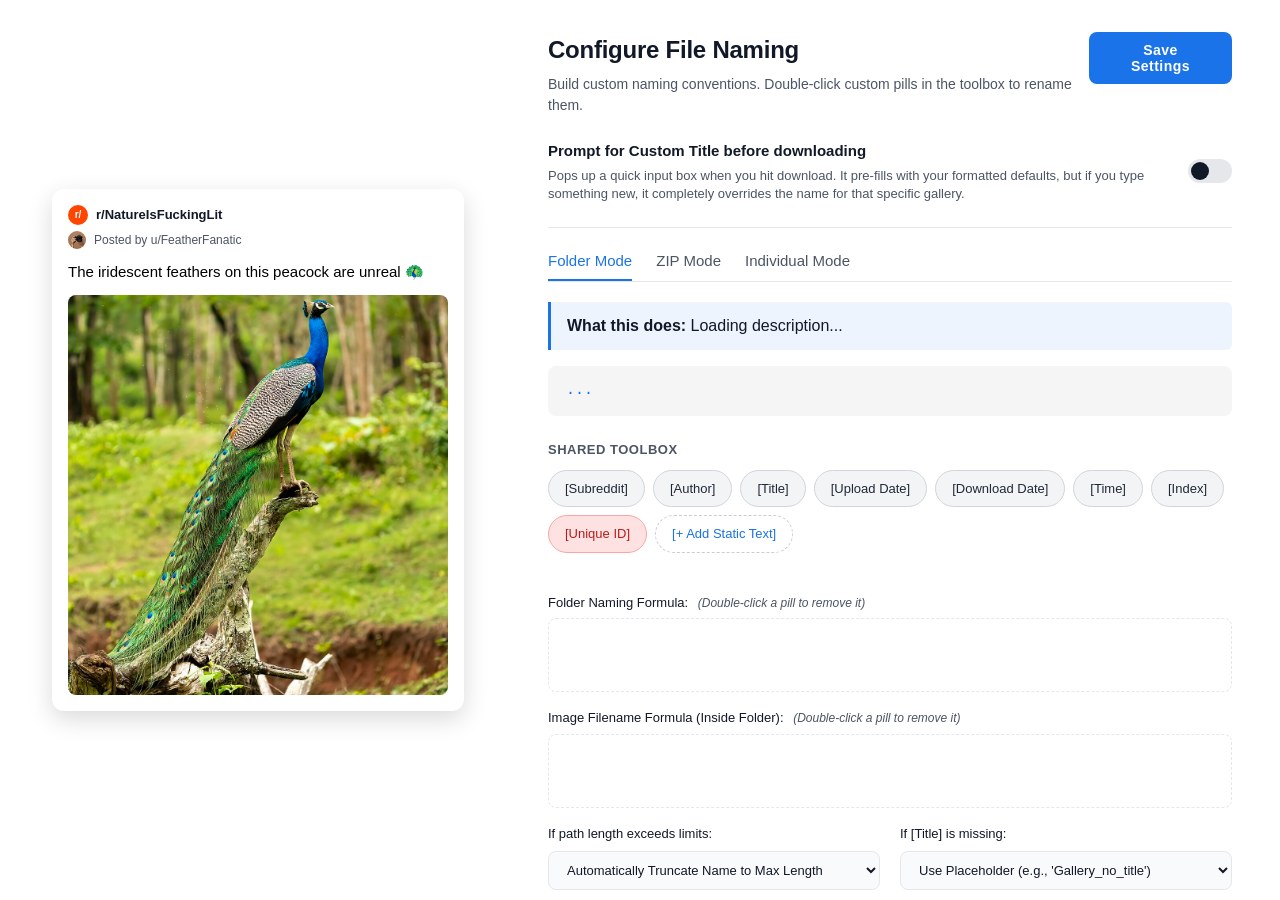
==== options.html @ 74b9f7d6 "beggining to test the updates" ====
<!DOCTYPE html>
<html lang="en">
<head>
    <meta charset="UTF-8">
    <title>Reddit Gallery Downloader - Configuration</title>
    <link rel="stylesheet" href="options.css">
    <script src="Sortable.min.js"></script>
</head>
<body>
    <div id="toast" class="toast">Notification text goes here</div>

    <div class="split-layout">
        <!-- Left Side: Mock Post Context -->
        <div class="left-panel">
            <div class="mock-post-card">
                <div class="mock-header">
                    <div class="community-wrapper">
                        <div class="com-icon-css">r/</div>
                        <span class="mock-sub">r/NatureIsFuckingLit</span>
                    </div>
                    <div class="user-wrapper">
                        <img src="user_dummy.jpg" alt="u/FeatherFanatic" class="user-pic">
                        <span class="mock-author">Posted by u/FeatherFanatic</span>
                    </div>
                </div>
                <div class="mock-title">The iridescent feathers on this peacock are unreal 🦚</div>
                <div class="mock-image">
                    <img src="peacock.jpg" alt="Majestic vertical peacock image">
                </div>
            </div>
        </div>

        <!-- Right Side: Builder Panel -->
        <div class="right-panel">
            <div class="header-row">
                <div>
                    <h1>Configure File Naming</h1>
                    <p>Build custom naming conventions. Double-click custom pills in the toolbox to rename them.</p>
                </div>
                <div class="save-wrapper">
                    <span id="status-msg"></span>
                    <button id="save-configuration-btn" class="action-btn">Save Settings</button>
                </div>
            </div>

            <!-- MOVED TO TOP: Download Behavior Settings -->
            <div class="behavior-settings section">
                <div class="toggle-group">
                    <div class="toggle-text">
                        <label class="toggle-title">Prompt for Custom Title before downloading</label>
                        <span class="toggle-desc">Pops up a quick input box when you hit download. It pre-fills with your formatted defaults, but if you type something new, it completely overrides the name for that specific gallery.</span>
                    </div>
                    <label class="switch">
                        <input type="checkbox" id="prompt-title-toggle">
                        <span class="slider round"></span>
                    </label>
                </div>
            </div>

            <!-- Mode Selector Tabs -->
            <div class="tabs">
                <button class="tab-link active" data-mode="folder">Folder Mode</button>
                <button class="tab-link" data-mode="zip">ZIP Mode</button>
                <button class="tab-link" data-mode="individual">Individual Mode</button>
            </div>

            <!-- HUMAN READABLE DESCRIPTION & LIVE PREVIEW -->
            <div class="live-preview-section">
                <div class="description-box">
                    <strong>What this does:</strong> <span id="preview-description">Loading description...</span>
                </div>
                <div id="live-preview" class="preview-box">...</div>
            </div>

            <!-- Unified Variable Toolbox -->
            <div class="section">
                <h2>Shared Toolbox</h2>
                <div id="toolbox" class="pill-container toolbox-container">
                    <div class="pill" data-type="subreddit">[Subreddit]</div>
                    <div class="pill" data-type="author">[Author]</div>
                    <div class="pill" data-type="title">[Title]</div>
                    <div class="pill" data-type="upload_date">[Upload Date]</div>
                    <div class="pill" data-type="dl_date">[Download Date]</div>
                    <div class="pill" data-type="time">[Time]</div>
                    <div class="pill" data-type="index">[Index]</div>
                    <div class="pill unique-id" data-type="unique_id">[Unique ID]</div>
                    <div id="add-static-text-btn" class="pill custom-text-pill">[+ Add Static Text]</div>
                </div>
            </div>

            <!-- Tab Panels per mode -->
            <div class="panels-container">
                <!-- FOLDER MODE -->
                <div class="panel active" id="panel-folder">
                    <div class="builder-group">
                        <label>Folder Naming Formula: <span class="helper-text">(Double-click a pill to remove it)</span></label>
                        <div id="dropzone-folder-folder" class="pill-container drop-area"></div>
                    </div>
                    <div class="builder-group">
                        <label>Image Filename Formula (Inside Folder): <span class="helper-text">(Double-click a pill to remove it)</span></label>
                        <div id="dropzone-folder-image" class="pill-container drop-area"></div>
                    </div>
                    <div class="fallback-logic">
                        <div class="rule-group">
                            <label>If path length exceeds limits:</label>
                            <select id="truncate-rule-folder">
                                <option value="auto">Automatically Truncate Name to Max Length</option>
                                <option value="prompt">Ask User and Halt Download</option>
                            </select>
                        </div>
                        <div class="rule-group">
                            <label>If [Title] is missing:</label>
                            <select id="missing-title-rule-folder">
                                <option value="placeholder">Use Placeholder (e.g., 'Gallery_no_title')</option>
                                <option value="omit">Omit title pill</option>
                            </select>
                        </div>
                    </div>
                </div>

                <!-- ZIP MODE -->
                <div class="panel" id="panel-zip">
                    <div class="builder-group">
                        <label>ZIP Archive Naming Formula: <span class="helper-text">(Double-click a pill to remove it)</span></label>
                        <div id="dropzone-zip-archive" class="pill-container drop-area"></div>
                    </div>
                    <div class="builder-group">
                        <label>Image Filename Formula (Inside ZIP): <span class="helper-text">(Double-click a pill to remove it)</span></label>
                        <div id="dropzone-zip-image" class="pill-container drop-area"></div>
                    </div>
                    <div class="fallback-logic">
                        <div class="rule-group">
                            <label>If path length exceeds limits:</label>
                            <select id="truncate-rule-zip">
                                <option value="auto">Automatically Truncate ZIP Name to Max Length</option>
                            </select>
                        </div>
                        <div class="rule-group">
                            <label>If [Title] is missing:</label>
                            <select id="missing-title-rule-zip">
                                <option value="placeholder">Use Placeholder for Archive Title</option>
                                <option value="omit">Omit title pill</option>
                            </select>
                        </div>
                    </div>
                </div>

                <!-- INDIVIDUAL MODE -->
                <div class="panel" id="panel-individual">
                    <div class="builder-group">
                        <label>Image Filename Naming Formula: <span class="helper-text">(Double-click a pill to remove it)</span></label>
                        <div id="dropzone-individual" class="pill-container drop-area"></div>
                    </div>
                    <div class="fallback-logic">
                        <div class="rule-group">
                            <label>If filename exceeds limits:</label>
                            <select id="truncate-rule-individual">
                                <option value="auto">Automatically Truncate Image Name to Max Length</option>
                            </select>
                        </div>
                        <div class="rule-group">
                            <label>If [Title] is missing:</label>
                            <select id="missing-title-rule-individual">
                                <option value="placeholder">Use Placeholder for Filename Title</option>
                                <option value="omit">Omit title pill</option>
                            </select>
                        </div>
                    </div>
                </div>
            </div>

            <!-- Global Formatting -->
            <div class="format-settings">
                <div class="setting-group">
                    <label>Word Separator</label>
                    <select id="separator-select">
                        <option value="underscore">Underscore ( _ )</option>
                        <option value="dash">Dash ( - )</option>
                        <option value="space">Space (   )</option>
                        <option value="none">None (Merged)</option>
                    </select>
                </div>
                <div class="setting-group">
                    <label>Date Format</label>
                    <select id="date-format-select">
                        <option value="iso">YYYY-MM-DD (Standard)</option>
                        <option value="us">MM-DD-YYYY (US)</option>
                        <option value="uk">DD-MM-YYYY (UK/Euro)</option>
                    </select>
                </div>
                <div class="setting-group">
                    <label>Time Format</label>
                    <select id="time-format-select">
                        <option value="24h">24-Hour (14:30:00)</option>
                        <option value="12h">12-Hour (02:30 PM)</option>
                    </select>
                </div>
                <div class="setting-group">
                    <label>ID Format</label>
                    <select id="id-format-select">
                        <option value="hex">Hexcode (e.g., a1b2c3)</option>
                        <option value="numeric">Numeric (e.g., 987654)</option>
                    </select>
                </div>
            </div>

        </div>
    </div>
    <script src="options.js"></script>
</body>
</html>
---- options.css ----
:root {
    /* Pure Unified Light Mode */
    --bg-color: #ffffff;
    --text-primary: #111827; /* Near black for pure contrast */
    --text-secondary: #4b5563; 
    --border-color: #e5e7eb;
    
    --google-blue: #1a73e8;
    --google-blue-hover: #174ea6;
    --google-green: #188038;
    --reddit-orange: #ff4500;
    
    --pill-bg: #f3f4f6;
    --pill-text: #1f2937;
    --pill-border: #d1d5db;
    --pill-hover-bg: #e5e7eb;
    
    --pill-id-bg: #fee2e2;
    --pill-id-text: #b91c1c;
    --pill-id-border: #fca5a5;

    --input-bg: #f9fafb;
}

@media (prefers-color-scheme: dark) {
    :root {
        /* Absolute Black & Max Readability Dark Mode */
        --bg-color: #000000;
        --text-primary: #ffffff; /* Pure white for maximum readability */
        --text-secondary: #a1a1aa; /* Bright silver for secondary text */
        --border-color: #27272A;
        
        --google-blue: #8ab4f8;
        --google-blue-hover: #aecbfa;
        --google-green: #81c995;
        
        --pill-bg: #1f2937;
        --pill-text: #ffffff;
        --pill-border: #374151;
        --pill-hover-bg: #374151;
        
        --pill-id-bg: #451a1a;
        --pill-id-text: #fca5a5;
        --pill-id-border: #7f1d1d;

        --input-bg: #111111; /* Very subtle grey for input fields to fix the dropdown bug */
    }
}

body {
    background-color: var(--bg-color);
    color: var(--text-primary);
    /* Upgraded to Native System Fonts for maximum crispness */
    font-family: -apple-system, BlinkMacSystemFont, "Segoe UI", Roboto, Helvetica, Arial, sans-serif;
    margin: 0;
    padding: 0;
    line-height: 1.5;
    -webkit-font-smoothing: antialiased;
    -moz-osx-font-smoothing: grayscale;
    overflow: hidden; 
}

h1 { font-size: 24px; font-weight: 600; margin: 0 0 6px 0; color: var(--text-primary); letter-spacing: -0.01em;}
p { color: var(--text-secondary); margin: 0; font-size: 14px; }
h2 { font-size: 13px; text-transform: uppercase; letter-spacing: 0.5px; color: var(--text-secondary); margin: 0 0 10px 0; font-weight: 600; }

.section { margin-bottom: 20px; }

* { -ms-overflow-style: none; scrollbar-width: none; }
*::-webkit-scrollbar { display: none; }

.split-layout { display: flex; width: 100%; height: 100vh; overflow: hidden; }

.left-panel {
    flex: 0 0 420px;
    background-color: var(--bg-color); 
    border: none; 
    padding: 32px 32px 32px 48px;
    display: flex; justify-content: center; align-items: center;
}

.right-panel {
    flex: 1; display: flex; flex-direction: column; padding: 32px 48px;
    background-color: var(--bg-color);
}

.header-row { display: flex; justify-content: space-between; align-items: flex-start; margin-bottom: 24px; }
.save-wrapper { display: flex; align-items: center; gap: 16px; }
#status-msg { font-size: 14px; font-weight: 500; color: var(--google-green); }

.mock-post-card {
    width: 100%; max-width: 380px;
    background-color: #ffffff !important; 
    color: #000000 !important; 
    border: none; 
    border-radius: 12px; 
    padding: 16px;
    box-shadow: 0 8px 24px rgba(0,0,0,0.15); 
}

.mock-header { margin-bottom: 12px; }
.community-wrapper, .user-wrapper { display: flex; align-items: center; gap: 8px; margin-bottom: 6px; }
.com-icon-css { width: 20px; height: 20px; border-radius: 50%; background-color: var(--reddit-orange); color: white; font-size: 10px; font-weight: bold; display: flex; align-items: center; justify-content: center; flex-shrink: 0; }
.user-pic { width: 18px; height: 18px; border-radius: 50%; object-fit: cover; flex-shrink: 0; }
.mock-sub { font-weight: 600; color: #111827; font-size: 13px; }
.mock-author { font-size: 12px; color: #4b5563; }
.mock-title { font-size: 15px; font-weight: 500; margin-bottom: 12px; color: #000000; }
.mock-image img { width: 100%; border-radius: 8px; display: block; max-height: 400px; object-fit: cover;}

.tabs { display: flex; gap: 24px; margin-bottom: 20px; border-bottom: 1px solid var(--border-color); }
.tab-link {
    background: transparent; color: var(--text-secondary); border: none; padding: 0 0 10px 0;
    font-size: 15px; font-weight: 500; cursor: pointer; border-bottom: 2px solid transparent; transition: all 0.2s;
}
.tab-link:hover { color: var(--text-primary); }
.tab-link.active { color: var(--google-blue); border-bottom: 2px solid var(--google-blue); }

.panel { display: none; }
.panel.active { display: block; }

.live-preview-section { margin-bottom: 24px; background-color: transparent; }
.description-box { 
    background-color: rgba(26, 115, 232, 0.08); 
    border-left: 3px solid var(--google-blue);
    padding: 12px 16px;
    border-radius: 0 6px 6px 0;
    margin-bottom: 16px;
}
.preview-description { font-size: 14px; color: var(--text-primary); margin: 0; line-height: 1.5; }
.preview-description strong { color: var(--google-blue); font-weight: 600;}

.preview-box { 
    font-size: 15px; padding: 14px 18px; 
    background-color: rgba(128, 128, 128, 0.08); 
    border-radius: 8px; word-break: break-all; 
    font-family: 'SFMono-Regular', Consolas, 'Liberation Mono', Menlo, monospace; 
    color: var(--google-blue); 
    line-height: 1.5;
}

.builder-group { margin-bottom: 16px; }
.builder-group label { display: block; font-size: 13px; color: var(--text-primary); margin-bottom: 6px; font-weight: 500; }
.helper-text { font-size: 12px; color: var(--text-secondary); font-weight: 400; font-style: italic; margin-left: 6px;}

.pill-container { display: flex; flex-wrap: wrap; gap: 8px; padding: 12px; border-radius: 8px; min-height: 48px; }
.toolbox-container { background-color: transparent; padding: 0; margin-bottom: 20px;}
.drop-area { background-color: transparent; border: 1px dashed var(--border-color); }

.pill { 
    background-color: var(--pill-bg); color: var(--pill-text); padding: 8px 16px; border-radius: 20px; 
    cursor: grab; user-select: none; font-weight: 500; font-size: 13px; border: 1px solid var(--pill-border); transition: background-color 0.2s;
}
.pill:active { cursor: grabbing; }
.pill:hover { background-color: var(--pill-hover-bg); }
.pill.unique-id { background-color: var(--pill-id-bg); color: var(--pill-id-text); border-color: var(--pill-id-border); }

.pill.custom-text-pill { background-color: transparent; color: var(--google-blue); border: 1px dashed rgba(128,128,128,0.4); cursor: pointer; }
.pill.user-typed-text { background-color: transparent; color: var(--google-blue); border: 1px solid var(--border-color); }

.pill-input { background-color: transparent; color: var(--google-blue); border: none; font-size: 13px; font-weight: 500; padding: 0; margin: 0; outline: none; width: auto; min-width: 40px; }

.fallback-logic { display: flex; gap: 20px; margin-top: 16px; }
.format-settings { display: flex; gap: 20px; margin-top: 24px; padding-top: 24px; border-top: 1px solid rgba(128,128,128,0.2);}

.setting-group, .rule-group { flex: 1; }
.setting-group label, .rule-group label { display: block; font-size: 13px; font-weight: 500; color: var(--text-primary); margin-bottom: 8px; }

/* FIXED DROPDOWN STYLING */
select { 
    width: 100%; padding: 10px 14px; border-radius: 8px; border: 1px solid var(--border-color); 
    background-color: var(--input-bg); /* Forces a solid background */
    color: var(--text-primary); 
    font-size: 13px; font-weight: 500; outline: none; cursor: pointer;
    font-family: inherit;
}
select:focus { border-color: var(--google-blue); }

/* Forces the dropdown options menu to have correct contrast on Windows */
option {
    background-color: var(--bg-color);
    color: var(--text-primary);
    font-weight: 500;
}

.toast {
    position: fixed; top: 24px; left: 50%; transform: translateX(-50%) translateY(-20px);
    background-color: var(--text-primary); color: var(--bg-color); padding: 12px 24px;
    border-radius: 8px; font-size: 14px; font-weight: 500; box-shadow: 0 8px 24px rgba(0,0,0,0.2);
    z-index: 9999; opacity: 0; pointer-events: none; transition: all 0.3s ease;
}
.toast.show { opacity: 1; transform: translateX(-50%) translateY(0); }

.action-btn { 
    background-color: var(--google-blue); color: #ffffff; border: none; 
    padding: 10px 28px; font-size: 14px; font-weight: 600; letter-spacing: 0.5px;
    border-radius: 8px; cursor: pointer; transition: background-color 0.2s; 
}
.action-btn:hover { background-color: var(--google-blue-hover); }

@media (prefers-color-scheme: dark) {
    .action-btn { color: #000000; background-color: var(--google-blue); } 
    .action-btn:hover { background-color: var(--google-blue-hover); }
}

/* --- TOGGLE SWITCH STYLING --- */
/* --- TOGGLE SWITCH STYLING --- */
.behavior-settings {
    margin-top: 0;
    padding-top: 0;
    margin-bottom: 24px;
    padding-bottom: 24px;
    border-bottom: 1px solid var(--border-color);
}

.toggle-group {
    display: flex;
    justify-content: space-between;
    align-items: center;
    gap: 24px;
}

.toggle-text {
    display: flex;
    flex-direction: column;
}

.toggle-title {
    font-size: 15px;
    font-weight: 600;
    color: var(--text-primary);
    margin-bottom: 4px;
}

.toggle-desc {
    font-size: 13px;
    color: var(--text-secondary);
    line-height: 1.4;
}

.switch {
    position: relative;
    display: inline-block;
    width: 44px;
    height: 24px;
    flex-shrink: 0;
}

.switch input { opacity: 0; width: 0; height: 0; }

.slider {
    position: absolute; cursor: pointer; top: 0; left: 0; right: 0; bottom: 0;
    background-color: var(--border-color); transition: .3s;
}

.slider:before {
    position: absolute; content: ""; height: 18px; width: 18px; left: 3px; bottom: 3px;
    background-color: var(--text-primary); transition: .3s;
}

input:checked + .slider { background-color: var(--google-blue); }
input:checked + .slider:before { transform: translateX(20px); background-color: #ffffff; }

.slider.round { border-radius: 24px; }
.slider.round:before { border-radius: 50%; }
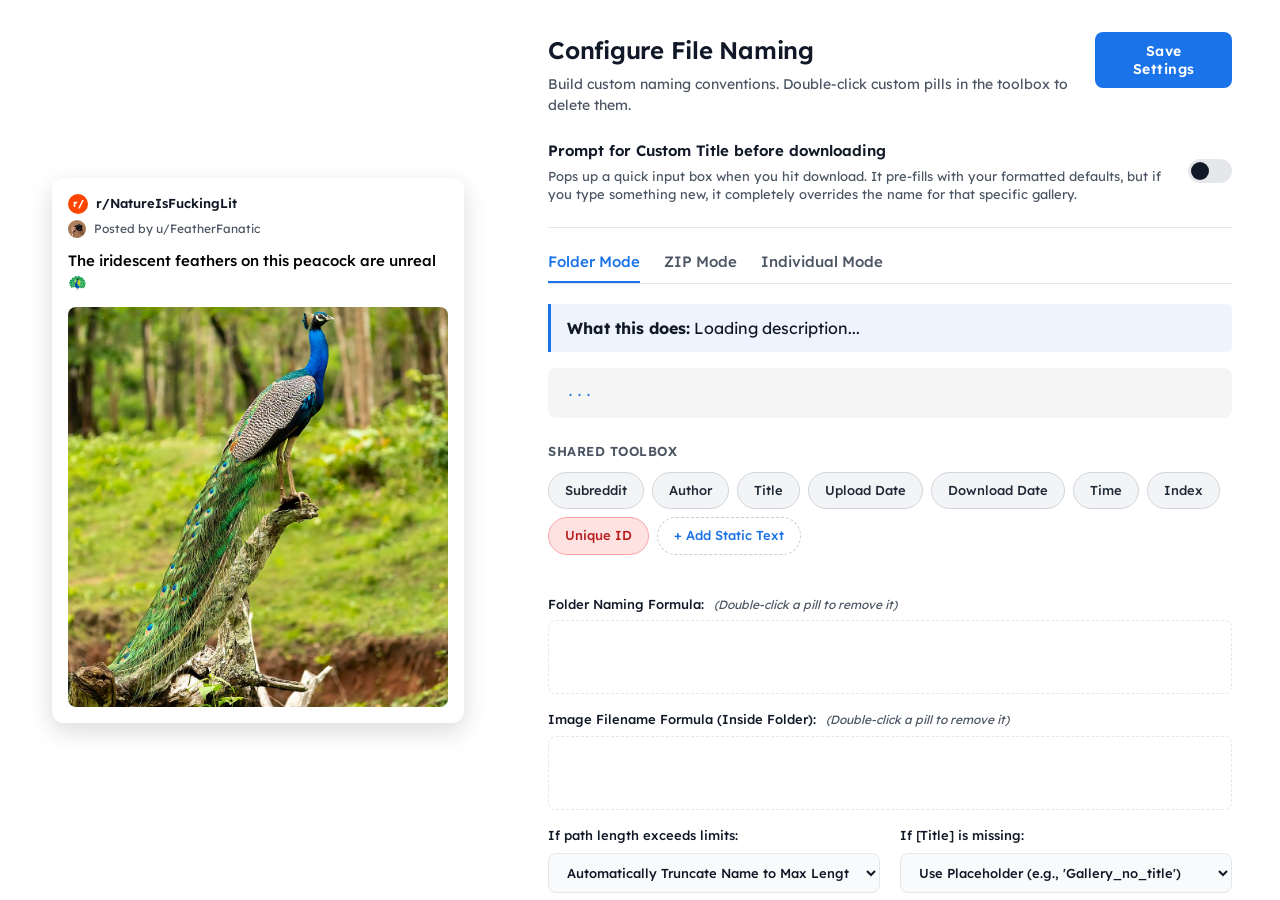
==== commit 2d43a66b: "sending beta for testing" ====
--- a/options.html
+++ b/options.html
@@ -3,6 +3,9 @@
 <head>
     <meta charset="UTF-8">
     <title>Reddit Gallery Downloader - Configuration</title>
+    <link rel="preconnect" href="https://fonts.googleapis.com">
+    <link rel="preconnect" href="https://fonts.gstatic.com" crossorigin>
+    <link href="https://fonts.googleapis.com/css2?family=Lexend+Deca:wght@400;500;600&display=swap" rel="stylesheet">
     <link rel="stylesheet" href="options.css">
     <script src="Sortable.min.js"></script>
 </head>
@@ -35,7 +38,7 @@
             <div class="header-row">
                 <div>
                     <h1>Configure File Naming</h1>
-                    <p>Build custom naming conventions. Double-click custom pills in the toolbox to rename them.</p>
+                    <p>Build custom naming conventions. Double-click custom pills in the toolbox to delete them.</p>
                 </div>
                 <div class="save-wrapper">
                     <span id="status-msg"></span>
@@ -43,7 +46,7 @@
                 </div>
             </div>
 
-            <!-- MOVED TO TOP: Download Behavior Settings -->
+            <!-- Download Behavior Settings -->
             <div class="behavior-settings section">
                 <div class="toggle-group">
                     <div class="toggle-text">
@@ -76,15 +79,15 @@
             <div class="section">
                 <h2>Shared Toolbox</h2>
                 <div id="toolbox" class="pill-container toolbox-container">
-                    <div class="pill" data-type="subreddit">[Subreddit]</div>
-                    <div class="pill" data-type="author">[Author]</div>
-                    <div class="pill" data-type="title">[Title]</div>
-                    <div class="pill" data-type="upload_date">[Upload Date]</div>
-                    <div class="pill" data-type="dl_date">[Download Date]</div>
-                    <div class="pill" data-type="time">[Time]</div>
-                    <div class="pill" data-type="index">[Index]</div>
-                    <div class="pill unique-id" data-type="unique_id">[Unique ID]</div>
-                    <div id="add-static-text-btn" class="pill custom-text-pill">[+ Add Static Text]</div>
+                    <div class="pill" data-type="subreddit">Subreddit</div>
+                    <div class="pill" data-type="author">Author</div>
+                    <div class="pill" data-type="title">Title</div>
+                    <div class="pill" data-type="upload_date">Upload Date</div>
+                    <div class="pill" data-type="dl_date">Download Date</div>
+                    <div class="pill" data-type="time">Time</div>
+                    <div class="pill" data-type="index">Index</div>
+                    <div class="pill unique-id" data-type="unique_id">Unique ID</div>
+                    <div id="add-static-text-btn" class="pill custom-text-pill">+ Add Static Text</div>
                 </div>
             </div>
 
@@ -133,6 +136,7 @@
                             <label>If path length exceeds limits:</label>
                             <select id="truncate-rule-zip">
                                 <option value="auto">Automatically Truncate ZIP Name to Max Length</option>
+                                <option value="prompt">Ask User and Halt Download</option>
                             </select>
                         </div>
                         <div class="rule-group">
@@ -156,6 +160,7 @@
                             <label>If filename exceeds limits:</label>
                             <select id="truncate-rule-individual">
                                 <option value="auto">Automatically Truncate Image Name to Max Length</option>
+                                <option value="prompt">Ask User and Halt Download</option>
                             </select>
                         </div>
                         <div class="rule-group">
@@ -172,20 +177,49 @@
             <!-- Global Formatting -->
             <div class="format-settings">
                 <div class="setting-group">
-                    <label>Word Separator</label>
-                    <select id="separator-select">
+                    <label>Folder Separator</label>
+                    <select id="folder-separator-select">
+                        <option value="space">Space (   )</option>
                         <option value="underscore">Underscore ( _ )</option>
                         <option value="dash">Dash ( - )</option>
+                        <option value="none">None (Merged)</option>
+                    </select>
+                </div>
+                <div class="setting-group">
+                    <label>File Separator</label>
+                    <select id="file-separator-select">
+                        <option value="space">Space (   )</option>
+                        <option value="underscore">Underscore ( _ )</option>
+                        <option value="dash">Dash ( - )</option>
+                        <option value="none">None (Merged)</option>
+                    </select>
+                </div>
+                <div class="setting-group">
+                    <label>Index Format</label>
+                    <select id="index-format-select">
+                        <option value="standard">01 (Standard)</option>
+                        <option value="parentheses">(01) (Parentheses)</option>
+                        <option value="brackets">[01] (Brackets)</option>
+                    </select>
+                </div>
+                <div class="setting-group">
+                    <label>Date Format</label>
+                    <select id="date-format-select">
+                        <option value="yyyy-mm-dd">YYYY MM DD</option>
+                        <option value="dd-mm-yyyy">DD MM YYYY</option>
+                        <option value="dd-mm-yy">DD MM YY</option>
+                        <option value="mm-dd-yyyy">MM DD YYYY</option>
+                        <option value="mm-dd-yy">MM DD YY</option>
+                    </select>
+                </div>
+                <div class="setting-group">
+                    <label>Date Separator</label>
+                    <select id="date-separator-select">
+                        <option value="dash">Dash ( - )</option>
+                        <option value="underscore">Underscore ( _ )</option>
+                        <option value="dot">Dot ( . )</option>
                         <option value="space">Space (   )</option>
                         <option value="none">None (Merged)</option>
-                    </select>
-                </div>
-                <div class="setting-group">
-                    <label>Date Format</label>
-                    <select id="date-format-select">
-                        <option value="iso">YYYY-MM-DD (Standard)</option>
-                        <option value="us">MM-DD-YYYY (US)</option>
-                        <option value="uk">DD-MM-YYYY (UK/Euro)</option>
                     </select>
                 </div>
                 <div class="setting-group">
--- a/options.css
+++ b/options.css
@@ -1,7 +1,15 @@
+@font-face {
+    font-family: 'Lexend Deca';
+    src: url('LexendDeca-VariableFont_wght.ttf') format('truetype');
+    font-weight: 100 900;
+    font-style: normal;
+}
+
+
 :root {
     /* Pure Unified Light Mode */
     --bg-color: #ffffff;
-    --text-primary: #111827; /* Near black for pure contrast */
+    --text-primary: #111827; 
     --text-secondary: #4b5563; 
     --border-color: #e5e7eb;
     
@@ -26,8 +34,8 @@
     :root {
         /* Absolute Black & Max Readability Dark Mode */
         --bg-color: #000000;
-        --text-primary: #ffffff; /* Pure white for maximum readability */
-        --text-secondary: #a1a1aa; /* Bright silver for secondary text */
+        --text-primary: #ffffff; 
+        --text-secondary: #a1a1aa; 
         --border-color: #27272A;
         
         --google-blue: #8ab4f8;
@@ -43,15 +51,15 @@
         --pill-id-text: #fca5a5;
         --pill-id-border: #7f1d1d;
 
-        --input-bg: #111111; /* Very subtle grey for input fields to fix the dropdown bug */
+        --input-bg: #111111; 
     }
 }
 
 body {
     background-color: var(--bg-color);
     color: var(--text-primary);
-    /* Upgraded to Native System Fonts for maximum crispness */
-    font-family: -apple-system, BlinkMacSystemFont, "Segoe UI", Roboto, Helvetica, Arial, sans-serif;
+    /* Applied Lexend Deca */
+    font-family: 'Lexend Deca', -apple-system, BlinkMacSystemFont, "Segoe UI", Roboto, Helvetica, Arial, sans-serif;
     margin: 0;
     padding: 0;
     line-height: 1.5;
@@ -82,6 +90,7 @@
 .right-panel {
     flex: 1; display: flex; flex-direction: column; padding: 32px 48px;
     background-color: var(--bg-color);
+    overflow-y: auto; 
 }
 
 .header-row { display: flex; justify-content: space-between; align-items: flex-start; margin-bottom: 24px; }
@@ -111,6 +120,7 @@
 .tab-link {
     background: transparent; color: var(--text-secondary); border: none; padding: 0 0 10px 0;
     font-size: 15px; font-weight: 500; cursor: pointer; border-bottom: 2px solid transparent; transition: all 0.2s;
+    font-family: inherit; /* Ensure tabs inherit Lexend Deca */
 }
 .tab-link:hover { color: var(--text-primary); }
 .tab-link.active { color: var(--google-blue); border-bottom: 2px solid var(--google-blue); }
@@ -133,9 +143,11 @@
     font-size: 15px; padding: 14px 18px; 
     background-color: rgba(128, 128, 128, 0.08); 
     border-radius: 8px; word-break: break-all; 
+    /* Code font stays as monospace so file paths look like code */
     font-family: 'SFMono-Regular', Consolas, 'Liberation Mono', Menlo, monospace; 
     color: var(--google-blue); 
     line-height: 1.5;
+    white-space: pre-wrap; 
 }
 
 .builder-group { margin-bottom: 16px; }
@@ -155,32 +167,36 @@
 .pill.unique-id { background-color: var(--pill-id-bg); color: var(--pill-id-text); border-color: var(--pill-id-border); }
 
 .pill.custom-text-pill { background-color: transparent; color: var(--google-blue); border: 1px dashed rgba(128,128,128,0.4); cursor: pointer; }
-.pill.user-typed-text { background-color: transparent; color: var(--google-blue); border: 1px solid var(--border-color); }
-
-.pill-input { background-color: transparent; color: var(--google-blue); border: none; font-size: 13px; font-weight: 500; padding: 0; margin: 0; outline: none; width: auto; min-width: 40px; }
+
+.pill.user-typed-text { 
+    background-color: rgba(128, 128, 128, 0.05); 
+    color: var(--google-blue); 
+    border: 1px solid var(--border-color); 
+    cursor: pointer; 
+    min-width: 24px;
+    display: inline-flex;
+    align-items: center;
+    justify-content: center;
+}
+.pill.user-typed-text:hover { background-color: rgba(255, 0, 0, 0.1); border-color: red; color: red;}
+
+.pill-input { background-color: transparent; color: var(--google-blue); border: none; font-size: 13px; font-weight: 600; padding: 0; margin: 0; outline: none; width: auto; min-width: 40px; font-family: inherit;}
 
 .fallback-logic { display: flex; gap: 20px; margin-top: 16px; }
-.format-settings { display: flex; gap: 20px; margin-top: 24px; padding-top: 24px; border-top: 1px solid rgba(128,128,128,0.2);}
-
-.setting-group, .rule-group { flex: 1; }
+
+.format-settings { display: flex; flex-wrap: wrap; gap: 20px; margin-top: 24px; padding-top: 24px; border-top: 1px solid rgba(128,128,128,0.2);}
+.setting-group, .rule-group { flex: 1; min-width: 120px; }
 .setting-group label, .rule-group label { display: block; font-size: 13px; font-weight: 500; color: var(--text-primary); margin-bottom: 8px; }
 
-/* FIXED DROPDOWN STYLING */
 select { 
     width: 100%; padding: 10px 14px; border-radius: 8px; border: 1px solid var(--border-color); 
-    background-color: var(--input-bg); /* Forces a solid background */
+    background-color: var(--input-bg); 
     color: var(--text-primary); 
     font-size: 13px; font-weight: 500; outline: none; cursor: pointer;
-    font-family: inherit;
+    font-family: inherit; /* Inherit Lexend Deca */
 }
 select:focus { border-color: var(--google-blue); }
-
-/* Forces the dropdown options menu to have correct contrast on Windows */
-option {
-    background-color: var(--bg-color);
-    color: var(--text-primary);
-    font-weight: 500;
-}
+option { background-color: var(--bg-color); color: var(--text-primary); font-weight: 500; }
 
 .toast {
     position: fixed; top: 24px; left: 50%; transform: translateX(-50%) translateY(-20px);
@@ -194,6 +210,7 @@
     background-color: var(--google-blue); color: #ffffff; border: none; 
     padding: 10px 28px; font-size: 14px; font-weight: 600; letter-spacing: 0.5px;
     border-radius: 8px; cursor: pointer; transition: background-color 0.2s; 
+    font-family: inherit;
 }
 .action-btn:hover { background-color: var(--google-blue-hover); }
 
@@ -202,63 +219,17 @@
     .action-btn:hover { background-color: var(--google-blue-hover); }
 }
 
-/* --- TOGGLE SWITCH STYLING --- */
-/* --- TOGGLE SWITCH STYLING --- */
-.behavior-settings {
-    margin-top: 0;
-    padding-top: 0;
-    margin-bottom: 24px;
-    padding-bottom: 24px;
-    border-bottom: 1px solid var(--border-color);
-}
-
-.toggle-group {
-    display: flex;
-    justify-content: space-between;
-    align-items: center;
-    gap: 24px;
-}
-
-.toggle-text {
-    display: flex;
-    flex-direction: column;
-}
-
-.toggle-title {
-    font-size: 15px;
-    font-weight: 600;
-    color: var(--text-primary);
-    margin-bottom: 4px;
-}
-
-.toggle-desc {
-    font-size: 13px;
-    color: var(--text-secondary);
-    line-height: 1.4;
-}
-
-.switch {
-    position: relative;
-    display: inline-block;
-    width: 44px;
-    height: 24px;
-    flex-shrink: 0;
-}
-
+.behavior-settings { margin-top: 0; padding-top: 0; margin-bottom: 24px; padding-bottom: 24px; border-bottom: 1px solid var(--border-color); }
+.toggle-group { display: flex; justify-content: space-between; align-items: center; gap: 24px; }
+.toggle-text { display: flex; flex-direction: column; }
+.toggle-title { font-size: 15px; font-weight: 600; color: var(--text-primary); margin-bottom: 4px; }
+.toggle-desc { font-size: 13px; color: var(--text-secondary); line-height: 1.4; }
+
+.switch { position: relative; display: inline-block; width: 44px; height: 24px; flex-shrink: 0; }
 .switch input { opacity: 0; width: 0; height: 0; }
-
-.slider {
-    position: absolute; cursor: pointer; top: 0; left: 0; right: 0; bottom: 0;
-    background-color: var(--border-color); transition: .3s;
-}
-
-.slider:before {
-    position: absolute; content: ""; height: 18px; width: 18px; left: 3px; bottom: 3px;
-    background-color: var(--text-primary); transition: .3s;
-}
-
+.slider { position: absolute; cursor: pointer; top: 0; left: 0; right: 0; bottom: 0; background-color: var(--border-color); transition: .3s; }
+.slider:before { position: absolute; content: ""; height: 18px; width: 18px; left: 3px; bottom: 3px; background-color: var(--text-primary); transition: .3s; }
 input:checked + .slider { background-color: var(--google-blue); }
 input:checked + .slider:before { transform: translateX(20px); background-color: #ffffff; }
-
 .slider.round { border-radius: 24px; }
 .slider.round:before { border-radius: 50%; }
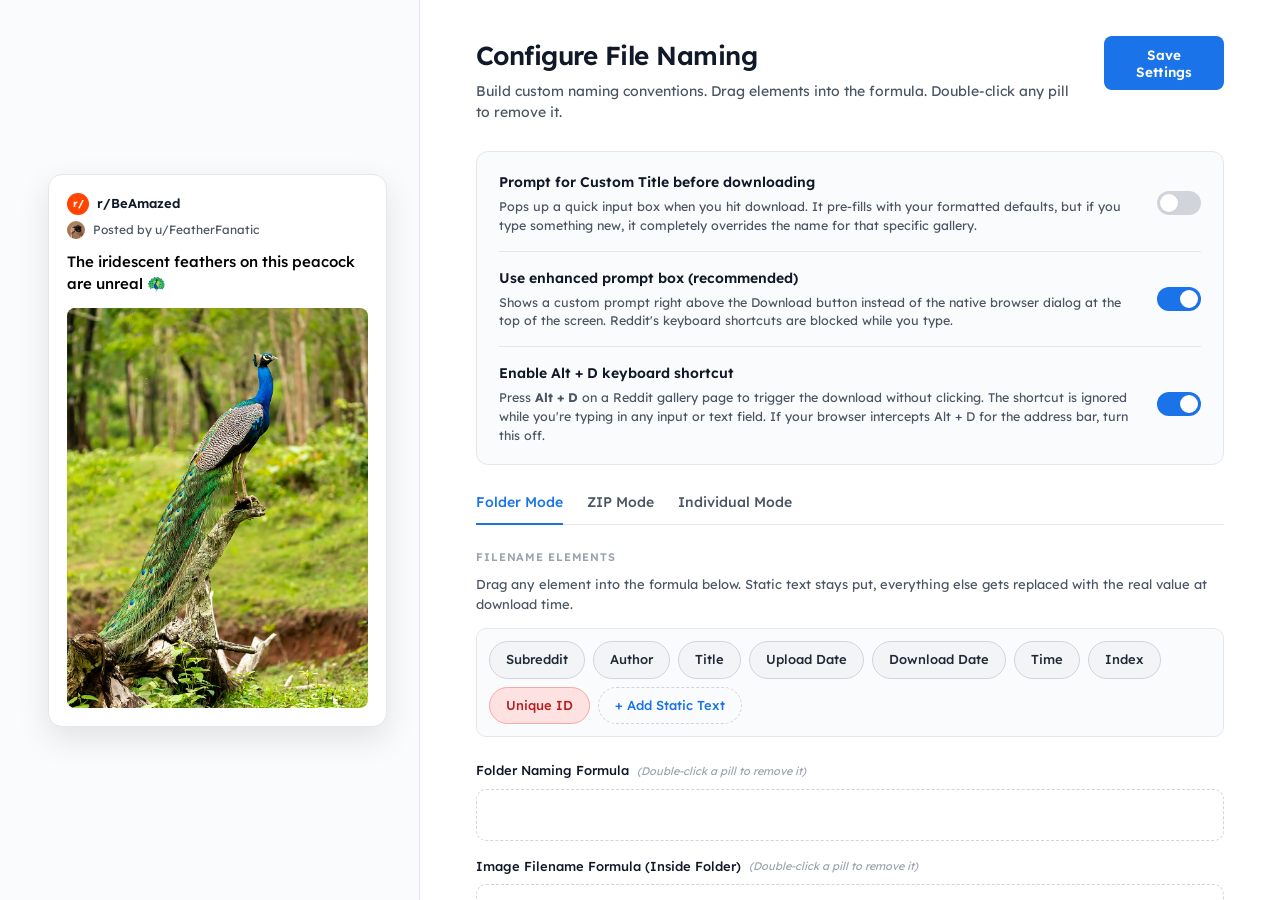
==== commit 65f12d59: "updatar uno con claude" ====
--- a/options.html
+++ b/options.html
@@ -10,7 +10,26 @@
     <script src="Sortable.min.js"></script>
 </head>
 <body>
-    <div id="toast" class="toast">Notification text goes here</div>
+    <!-- Confirmation modal (used for reset, etc.) -->
+    <div id="confirm-overlay" class="confirm-overlay">
+        <div class="confirm-dialog">
+            <h3 id="confirm-title">Are you sure?</h3>
+            <p id="confirm-message">This action cannot be undone.</p>
+            <div class="confirm-actions">
+                <button id="confirm-cancel" class="confirm-cancel" type="button">Cancel</button>
+                <button id="confirm-ok" class="confirm-danger" type="button">Confirm</button>
+            </div>
+        </div>
+    </div>
+
+    <div id="toast" class="toast">
+        <span class="toast-icon">
+            <svg viewBox="0 0 24 24" fill="none" stroke="currentColor" stroke-width="3" stroke-linecap="round" stroke-linejoin="round">
+                <polyline points="20 6 9 17 4 12"></polyline>
+            </svg>
+        </span>
+        <span class="toast-text">Notification text goes here</span>
+    </div>
 
     <div class="split-layout">
         <!-- Left Side: Mock Post Context -->
@@ -19,7 +38,7 @@
                 <div class="mock-header">
                     <div class="community-wrapper">
                         <div class="com-icon-css">r/</div>
-                        <span class="mock-sub">r/NatureIsFuckingLit</span>
+                        <span class="mock-sub">r/BeAmazed</span>
                     </div>
                     <div class="user-wrapper">
                         <img src="user_dummy.jpg" alt="u/FeatherFanatic" class="user-pic">
@@ -38,11 +57,17 @@
             <div class="header-row">
                 <div>
                     <h1>Configure File Naming</h1>
-                    <p>Build custom naming conventions. Double-click custom pills in the toolbox to delete them.</p>
+                    <p>Build custom naming conventions. Drag elements into the formula. Double-click any pill to remove it.</p>
                 </div>
                 <div class="save-wrapper">
                     <span id="status-msg"></span>
-                    <button id="save-configuration-btn" class="action-btn">Save Settings</button>
+                    <button id="save-configuration-btn" class="action-btn" type="button">
+                        <svg class="check-icon" viewBox="0 0 24 24" fill="none" stroke="currentColor" stroke-width="3" stroke-linecap="round" stroke-linejoin="round">
+                            <polyline points="20 6 9 17 4 12"></polyline>
+                        </svg>
+                        <span class="label-default">Save Settings</span>
+                        <span class="label-saved">Saved</span>
+                    </button>
                 </div>
             </div>
 
@@ -58,6 +83,26 @@
                         <span class="slider round"></span>
                     </label>
                 </div>
+                <div class="toggle-group" style="margin-top: 16px;">
+                    <div class="toggle-text">
+                        <label class="toggle-title">Use enhanced prompt box (recommended)</label>
+                        <span class="toggle-desc">Shows a custom prompt right above the Download button instead of the native browser dialog at the top of the screen. Reddit's keyboard shortcuts are blocked while you type.</span>
+                    </div>
+                    <label class="switch">
+                        <input type="checkbox" id="custom-modal-toggle" checked>
+                        <span class="slider round"></span>
+                    </label>
+                </div>
+                <div class="toggle-group" style="margin-top: 16px;">
+                    <div class="toggle-text">
+                        <label class="toggle-title">Enable Alt + D keyboard shortcut</label>
+                        <span class="toggle-desc">Press <strong>Alt + D</strong> on a Reddit gallery page to trigger the download without clicking. The shortcut is ignored while you're typing in any input or text field. If your browser intercepts Alt + D for the address bar, turn this off.</span>
+                    </div>
+                    <label class="switch">
+                        <input type="checkbox" id="keyboard-shortcut-toggle" checked>
+                        <span class="slider round"></span>
+                    </label>
+                </div>
             </div>
 
             <!-- Mode Selector Tabs -->
@@ -67,17 +112,10 @@
                 <button class="tab-link" data-mode="individual">Individual Mode</button>
             </div>
 
-            <!-- HUMAN READABLE DESCRIPTION & LIVE PREVIEW -->
-            <div class="live-preview-section">
-                <div class="description-box">
-                    <strong>What this does:</strong> <span id="preview-description">Loading description...</span>
-                </div>
-                <div id="live-preview" class="preview-box">...</div>
-            </div>
-
             <!-- Unified Variable Toolbox -->
             <div class="section">
-                <h2>Shared Toolbox</h2>
+                <h2>Filename Elements</h2>
+                <p class="section-helper">Drag any element into the formula below. Static text stays put, everything else gets replaced with the real value at download time.</p>
                 <div id="toolbox" class="pill-container toolbox-container">
                     <div class="pill" data-type="subreddit">Subreddit</div>
                     <div class="pill" data-type="author">Author</div>
@@ -96,26 +134,43 @@
                 <!-- FOLDER MODE -->
                 <div class="panel active" id="panel-folder">
                     <div class="builder-group">
-                        <label>Folder Naming Formula: <span class="helper-text">(Double-click a pill to remove it)</span></label>
+                        <label>Folder Naming Formula <span class="helper-text">(Double-click a pill to remove it)</span></label>
                         <div id="dropzone-folder-folder" class="pill-container drop-area"></div>
                     </div>
                     <div class="builder-group">
-                        <label>Image Filename Formula (Inside Folder): <span class="helper-text">(Double-click a pill to remove it)</span></label>
+                        <label>Image Filename Formula (Inside Folder) <span class="helper-text">(Double-click a pill to remove it)</span></label>
                         <div id="dropzone-folder-image" class="pill-container drop-area"></div>
                     </div>
+
+                    <!-- LIVE PREVIEW (moved directly under formula) -->
+                    <div class="live-preview-section">
+                        <div class="description-box">
+                            <strong>What this does:</strong> <span class="preview-description"></span>
+                        </div>
+                        <div class="preview-box">...</div>
+                    </div>
+
                     <div class="fallback-logic">
                         <div class="rule-group">
-                            <label>If path length exceeds limits:</label>
+                            <label>If path length exceeds limits</label>
                             <select id="truncate-rule-folder">
                                 <option value="auto">Automatically Truncate Name to Max Length</option>
                                 <option value="prompt">Ask User and Halt Download</option>
                             </select>
                         </div>
                         <div class="rule-group">
-                            <label>If [Title] is missing:</label>
+                            <label>If Title is missing<span class="info-icon" data-tooltip="Posts without a real title (or that look like default Reddit boilerplate) trigger this rule. Choose a placeholder string or omit the Title pill entirely from the name.">?</span></label>
                             <select id="missing-title-rule-folder">
-                                <option value="placeholder">Use Placeholder (e.g., 'Gallery_no_title')</option>
-                                <option value="omit">Omit title pill</option>
+                                <option value="placeholder">Use a placeholder</option>
+                                <option value="omit">Omit title from name</option>
+                            </select>
+                            <input type="text" id="placeholder-text-folder" class="placeholder-input" placeholder="e.g., Gallery_no_title" maxlength="80" />
+                        </div>
+                        <div class="rule-group">
+                            <label>For single-image galleries<span class="info-icon" data-tooltip="When a post has just one image, the Index pill is normally hidden. Choose 'Always add index' if you want '01' on single-image galleries too.">?</span></label>
+                            <select id="single-file-index-folder">
+                                <option value="never">Don't add index</option>
+                                <option value="always">Always add index</option>
                             </select>
                         </div>
                     </div>
@@ -124,26 +179,42 @@
                 <!-- ZIP MODE -->
                 <div class="panel" id="panel-zip">
                     <div class="builder-group">
-                        <label>ZIP Archive Naming Formula: <span class="helper-text">(Double-click a pill to remove it)</span></label>
+                        <label>ZIP Archive Naming Formula <span class="helper-text">(Double-click a pill to remove it)</span></label>
                         <div id="dropzone-zip-archive" class="pill-container drop-area"></div>
                     </div>
                     <div class="builder-group">
-                        <label>Image Filename Formula (Inside ZIP): <span class="helper-text">(Double-click a pill to remove it)</span></label>
+                        <label>Image Filename Formula (Inside ZIP) <span class="helper-text">(Double-click a pill to remove it)</span></label>
                         <div id="dropzone-zip-image" class="pill-container drop-area"></div>
                     </div>
+
+                    <div class="live-preview-section">
+                        <div class="description-box">
+                            <strong>What this does:</strong> <span class="preview-description"></span>
+                        </div>
+                        <div class="preview-box">...</div>
+                    </div>
+
                     <div class="fallback-logic">
                         <div class="rule-group">
-                            <label>If path length exceeds limits:</label>
+                            <label>If path length exceeds limits</label>
                             <select id="truncate-rule-zip">
                                 <option value="auto">Automatically Truncate ZIP Name to Max Length</option>
                                 <option value="prompt">Ask User and Halt Download</option>
                             </select>
                         </div>
                         <div class="rule-group">
-                            <label>If [Title] is missing:</label>
+                            <label>If Title is missing<span class="info-icon" data-tooltip="Posts without a real title (or that look like default Reddit boilerplate) trigger this rule. Choose a placeholder string or omit the Title pill entirely from the name.">?</span></label>
                             <select id="missing-title-rule-zip">
-                                <option value="placeholder">Use Placeholder for Archive Title</option>
-                                <option value="omit">Omit title pill</option>
+                                <option value="placeholder">Use a placeholder</option>
+                                <option value="omit">Omit title from name</option>
+                            </select>
+                            <input type="text" id="placeholder-text-zip" class="placeholder-input" placeholder="e.g., Gallery_no_title" maxlength="80" />
+                        </div>
+                        <div class="rule-group">
+                            <label>For single-image galleries<span class="info-icon" data-tooltip="When a post has just one image, the Index pill is normally hidden. Choose 'Always add index' if you want '01' on single-image galleries too.">?</span></label>
+                            <select id="single-file-index-zip">
+                                <option value="never">Don't add index</option>
+                                <option value="always">Always add index</option>
                             </select>
                         </div>
                     </div>
@@ -152,89 +223,151 @@
                 <!-- INDIVIDUAL MODE -->
                 <div class="panel" id="panel-individual">
                     <div class="builder-group">
-                        <label>Image Filename Naming Formula: <span class="helper-text">(Double-click a pill to remove it)</span></label>
+                        <label>Image Filename Formula <span class="helper-text">(Double-click a pill to remove it)</span></label>
                         <div id="dropzone-individual" class="pill-container drop-area"></div>
                     </div>
+
+                    <div class="live-preview-section">
+                        <div class="description-box">
+                            <strong>What this does:</strong> <span class="preview-description"></span>
+                        </div>
+                        <div class="preview-box">...</div>
+                    </div>
+
                     <div class="fallback-logic">
                         <div class="rule-group">
-                            <label>If filename exceeds limits:</label>
+                            <label>If filename exceeds limits</label>
                             <select id="truncate-rule-individual">
                                 <option value="auto">Automatically Truncate Image Name to Max Length</option>
                                 <option value="prompt">Ask User and Halt Download</option>
                             </select>
                         </div>
                         <div class="rule-group">
-                            <label>If [Title] is missing:</label>
+                            <label>If Title is missing<span class="info-icon" data-tooltip="Posts without a real title (or that look like default Reddit boilerplate) trigger this rule. Choose a placeholder string or omit the Title pill entirely from the name.">?</span></label>
                             <select id="missing-title-rule-individual">
-                                <option value="placeholder">Use Placeholder for Filename Title</option>
-                                <option value="omit">Omit title pill</option>
-                            </select>
-                        </div>
-                    </div>
-                </div>
-            </div>
-
-            <!-- Global Formatting -->
-            <div class="format-settings">
-                <div class="setting-group">
-                    <label>Folder Separator</label>
-                    <select id="folder-separator-select">
-                        <option value="space">Space (   )</option>
-                        <option value="underscore">Underscore ( _ )</option>
-                        <option value="dash">Dash ( - )</option>
-                        <option value="none">None (Merged)</option>
-                    </select>
-                </div>
-                <div class="setting-group">
-                    <label>File Separator</label>
-                    <select id="file-separator-select">
-                        <option value="space">Space (   )</option>
-                        <option value="underscore">Underscore ( _ )</option>
-                        <option value="dash">Dash ( - )</option>
-                        <option value="none">None (Merged)</option>
-                    </select>
-                </div>
-                <div class="setting-group">
-                    <label>Index Format</label>
-                    <select id="index-format-select">
-                        <option value="standard">01 (Standard)</option>
-                        <option value="parentheses">(01) (Parentheses)</option>
-                        <option value="brackets">[01] (Brackets)</option>
-                    </select>
-                </div>
-                <div class="setting-group">
-                    <label>Date Format</label>
-                    <select id="date-format-select">
-                        <option value="yyyy-mm-dd">YYYY MM DD</option>
-                        <option value="dd-mm-yyyy">DD MM YYYY</option>
-                        <option value="dd-mm-yy">DD MM YY</option>
-                        <option value="mm-dd-yyyy">MM DD YYYY</option>
-                        <option value="mm-dd-yy">MM DD YY</option>
-                    </select>
-                </div>
-                <div class="setting-group">
-                    <label>Date Separator</label>
-                    <select id="date-separator-select">
-                        <option value="dash">Dash ( - )</option>
-                        <option value="underscore">Underscore ( _ )</option>
-                        <option value="dot">Dot ( . )</option>
-                        <option value="space">Space (   )</option>
-                        <option value="none">None (Merged)</option>
-                    </select>
-                </div>
-                <div class="setting-group">
-                    <label>Time Format</label>
-                    <select id="time-format-select">
-                        <option value="24h">24-Hour (14:30:00)</option>
-                        <option value="12h">12-Hour (02:30 PM)</option>
-                    </select>
-                </div>
-                <div class="setting-group">
-                    <label>ID Format</label>
-                    <select id="id-format-select">
-                        <option value="hex">Hexcode (e.g., a1b2c3)</option>
-                        <option value="numeric">Numeric (e.g., 987654)</option>
-                    </select>
+                                <option value="placeholder">Use a placeholder</option>
+                                <option value="omit">Omit title from name</option>
+                            </select>
+                            <input type="text" id="placeholder-text-individual" class="placeholder-input" placeholder="e.g., Gallery_no_title" maxlength="80" />
+                        </div>
+                        <div class="rule-group">
+                            <label>For single-image galleries<span class="info-icon" data-tooltip="When a post has just one image, the Index pill is normally hidden. Choose 'Always add index' if you want '01' on single-image galleries too.">?</span></label>
+                            <select id="single-file-index-individual">
+                                <option value="never">Don't add index</option>
+                                <option value="always">Always add index</option>
+                            </select>
+                        </div>
+                    </div>
+                </div>
+            </div>
+
+            <!-- Element Format Options -->
+            <div class="format-options-section">
+                <h2>Element Format Options</h2>
+                <p class="section-helper">These control how each element above is formatted when it appears in your filename.</p>
+                <div class="format-settings">
+                    <div class="setting-group">
+                        <label>Folder Separator<span class="info-icon" data-tooltip="Used inside folder and ZIP archive names to join elements like Subreddit, Author, etc.">?</span></label>
+                        <select id="folder-separator-select">
+                            <option value="space">Space (   )</option>
+                            <option value="underscore">Underscore ( _ )</option>
+                            <option value="dash">Dash ( - )</option>
+                            <option value="none">None (Merged)</option>
+                        </select>
+                    </div>
+                    <div class="setting-group">
+                        <label>Element Separation Character<span class="info-icon" data-tooltip="Joins the elements inside an image filename — e.g., between Title and Index. Static text pills are placed without extra separators on either side.">?</span></label>
+                        <select id="file-separator-select">
+                            <option value="space">Space (   )</option>
+                            <option value="underscore">Underscore ( _ )</option>
+                            <option value="dash">Dash ( - )</option>
+                            <option value="none">None (Merged)</option>
+                        </select>
+                    </div>
+                    <div class="setting-group">
+                        <label>Title Case<span class="info-icon" data-tooltip="Transforms the post title's letter case before it lands in the filename. Applies only to the Title pill — other elements like Subreddit and Author are untouched.">?</span></label>
+                        <select id="title-case-select">
+                            <option value="original">Keep Original</option>
+                            <option value="lower">lowercase</option>
+                            <option value="upper">UPPERCASE</option>
+                            <option value="title">Title Case</option>
+                            <option value="sentence">Sentence case</option>
+                        </select>
+                    </div>
+                    <div class="setting-group">
+                        <label>Title Space Options<span class="info-icon" data-tooltip="Controls how spaces inside the post title are replaced. 'Match Element Separator' uses the same character as everything else; 'Keep spaces' preserves the original spacing.">?</span></label>
+                        <select id="title-space-select">
+                            <option value="default">Match Element Separator</option>
+                            <option value="keep">Keep spaces in title</option>
+                            <option value="space">Space (   )</option>
+                            <option value="underscore">Underscore ( _ )</option>
+                            <option value="dash">Dash ( - )</option>
+                            <option value="none">None (Merged)</option>
+                        </select>
+                    </div>
+                    <div class="setting-group">
+                        <label>Index Format</label>
+                        <select id="index-format-select">
+                            <option value="standard">01 (Standard)</option>
+                            <option value="parentheses">(01) (Parentheses)</option>
+                            <option value="brackets">[01] (Brackets)</option>
+                        </select>
+                    </div>
+                    <div class="setting-group">
+                        <label>Date Format</label>
+                        <select id="date-format-select">
+                            <option value="yyyy-mm-dd">YYYY MM DD</option>
+                            <option value="dd-mm-yyyy">DD MM YYYY</option>
+                            <option value="dd-mm-yy">DD MM YY</option>
+                            <option value="mm-dd-yyyy">MM DD YYYY</option>
+                            <option value="mm-dd-yy">MM DD YY</option>
+                        </select>
+                    </div>
+                    <div class="setting-group">
+                        <label>Date Separator</label>
+                        <select id="date-separator-select">
+                            <option value="dash">Dash ( - )</option>
+                            <option value="underscore">Underscore ( _ )</option>
+                            <option value="dot">Dot ( . )</option>
+                            <option value="space">Space (   )</option>
+                            <option value="none">None (Merged)</option>
+                        </select>
+                    </div>
+                    <div class="setting-group">
+                        <label>Time Format</label>
+                        <select id="time-format-select">
+                            <option value="24h">24-Hour (14:30:00)</option>
+                            <option value="12h">12-Hour (02:30 PM)</option>
+                        </select>
+                    </div>
+                    <div class="setting-group">
+                        <label>Unique ID Format<span class="info-icon" data-tooltip="Format of the random ID generated when you drop the Unique ID pill into a formula. Useful for guaranteeing every download has a different name.">?</span></label>
+                        <select id="id-format-select">
+                            <option value="hex">Hexcode (e.g., a1b2c3)</option>
+                            <option value="numeric">Numeric (e.g., 987654)</option>
+                        </select>
+                    </div>
+                </div>
+            </div>
+
+            <!-- Advanced Tools -->
+            <div class="tools-section">
+                <h2>Backup &amp; Reset</h2>
+                <p class="section-helper">Save your config to share across machines, restore from a previous export, or roll back to defaults if something gets messed up.</p>
+                <div class="tools-row">
+                    <button id="export-btn" class="tool-btn" type="button">
+                        <svg viewBox="0 0 24 24" fill="none" stroke="currentColor" stroke-width="2" stroke-linecap="round" stroke-linejoin="round"><path d="M21 15v4a2 2 0 0 1-2 2H5a2 2 0 0 1-2-2v-4"/><polyline points="7 10 12 15 17 10"/><line x1="12" y1="15" x2="12" y2="3"/></svg>
+                        Export Settings
+                    </button>
+                    <button id="import-btn" class="tool-btn" type="button">
+                        <svg viewBox="0 0 24 24" fill="none" stroke="currentColor" stroke-width="2" stroke-linecap="round" stroke-linejoin="round"><path d="M21 15v4a2 2 0 0 1-2 2H5a2 2 0 0 1-2-2v-4"/><polyline points="17 8 12 3 7 8"/><line x1="12" y1="3" x2="12" y2="15"/></svg>
+                        Import Settings
+                    </button>
+                    <input type="file" id="import-file-input" accept="application/json,.json" style="display:none" />
+                    <button id="reset-btn" class="tool-btn tool-btn-danger" type="button">
+                        <svg viewBox="0 0 24 24" fill="none" stroke="currentColor" stroke-width="2" stroke-linecap="round" stroke-linejoin="round"><polyline points="1 4 1 10 7 10"/><path d="M3.51 15a9 9 0 1 0 2.13-9.36L1 10"/></svg>
+                        Reset to Defaults
+                    </button>
                 </div>
             </div>
 
@@ -242,4 +375,4 @@
     </div>
     <script src="options.js"></script>
 </body>
-</html>+</html>
--- a/options.css
+++ b/options.css
@@ -5,122 +5,163 @@
     font-style: normal;
 }
 
-
 :root {
-    /* Pure Unified Light Mode */
     --bg-color: #ffffff;
-    --text-primary: #111827; 
-    --text-secondary: #4b5563; 
+    --bg-elev: #fafbfc;
+    --bg-card: #ffffff;
+    --text-primary: #111827;
+    --text-secondary: #4b5563;
+    --text-tertiary: #9ca3af;
     --border-color: #e5e7eb;
-    
+    --border-strong: #d1d5db;
+
     --google-blue: #1a73e8;
     --google-blue-hover: #174ea6;
-    --google-green: #188038;
+    --google-blue-soft: rgba(26, 115, 232, 0.08);
+    --google-green: #10b981;
+    --google-green-soft: rgba(16, 185, 129, 0.12);
     --reddit-orange: #ff4500;
-    
+
     --pill-bg: #f3f4f6;
     --pill-text: #1f2937;
     --pill-border: #d1d5db;
     --pill-hover-bg: #e5e7eb;
-    
+
     --pill-id-bg: #fee2e2;
     --pill-id-text: #b91c1c;
     --pill-id-border: #fca5a5;
 
-    --input-bg: #f9fafb;
+    --input-bg: #ffffff;
+    --shadow-sm: 0 1px 2px rgba(0,0,0,0.04);
+    --shadow-md: 0 4px 12px rgba(0,0,0,0.06);
+    --shadow-lg: 0 12px 32px rgba(0,0,0,0.10);
 }
 
 @media (prefers-color-scheme: dark) {
     :root {
-        /* Absolute Black & Max Readability Dark Mode */
-        --bg-color: #000000;
-        --text-primary: #ffffff; 
-        --text-secondary: #a1a1aa; 
-        --border-color: #27272A;
-        
+        --bg-color: #0a0a0b;
+        --bg-elev: #131316;
+        --bg-card: #18181b;
+        --text-primary: #f5f5f7;
+        --text-secondary: #a1a1aa;
+        --text-tertiary: #6b7280;
+        --border-color: #27272a;
+        --border-strong: #3f3f46;
+
         --google-blue: #8ab4f8;
         --google-blue-hover: #aecbfa;
-        --google-green: #81c995;
-        
-        --pill-bg: #1f2937;
-        --pill-text: #ffffff;
-        --pill-border: #374151;
-        --pill-hover-bg: #374151;
-        
+        --google-blue-soft: rgba(138, 180, 248, 0.12);
+        --google-green: #34d399;
+        --google-green-soft: rgba(52, 211, 153, 0.16);
+
+        --pill-bg: #27272a;
+        --pill-text: #f5f5f7;
+        --pill-border: #3f3f46;
+        --pill-hover-bg: #3f3f46;
+
         --pill-id-bg: #451a1a;
         --pill-id-text: #fca5a5;
         --pill-id-border: #7f1d1d;
 
-        --input-bg: #111111; 
+        --input-bg: #131316;
+        --shadow-sm: 0 1px 2px rgba(0,0,0,0.3);
+        --shadow-md: 0 4px 12px rgba(0,0,0,0.4);
+        --shadow-lg: 0 12px 32px rgba(0,0,0,0.5);
     }
 }
+
+* { box-sizing: border-box; }
 
 body {
     background-color: var(--bg-color);
     color: var(--text-primary);
-    /* Applied Lexend Deca */
     font-family: 'Lexend Deca', -apple-system, BlinkMacSystemFont, "Segoe UI", Roboto, Helvetica, Arial, sans-serif;
     margin: 0;
     padding: 0;
     line-height: 1.5;
     -webkit-font-smoothing: antialiased;
     -moz-osx-font-smoothing: grayscale;
-    overflow: hidden; 
-}
-
-h1 { font-size: 24px; font-weight: 600; margin: 0 0 6px 0; color: var(--text-primary); letter-spacing: -0.01em;}
+    overflow: hidden;
+}
+
+h1 { font-size: 26px; font-weight: 600; margin: 0 0 6px 0; color: var(--text-primary); letter-spacing: -0.02em; }
 p { color: var(--text-secondary); margin: 0; font-size: 14px; }
-h2 { font-size: 13px; text-transform: uppercase; letter-spacing: 0.5px; color: var(--text-secondary); margin: 0 0 10px 0; font-weight: 600; }
-
-.section { margin-bottom: 20px; }
-
-* { -ms-overflow-style: none; scrollbar-width: none; }
-*::-webkit-scrollbar { display: none; }
+h2 {
+    font-size: 11px;
+    text-transform: uppercase;
+    letter-spacing: 0.08em;
+    color: var(--text-tertiary);
+    margin: 0 0 8px 0;
+    font-weight: 600;
+}
+
+* { -ms-overflow-style: none; scrollbar-width: thin; scrollbar-color: var(--border-strong) transparent; }
+*::-webkit-scrollbar { width: 8px; }
+*::-webkit-scrollbar-track { background: transparent; }
+*::-webkit-scrollbar-thumb { background: var(--border-strong); border-radius: 4px; }
+
+.section { margin-bottom: 24px; }
+.section-helper { font-size: 13px; color: var(--text-secondary); margin: 0 0 14px 0; line-height: 1.55; }
 
 .split-layout { display: flex; width: 100%; height: 100vh; overflow: hidden; }
 
 .left-panel {
     flex: 0 0 420px;
-    background-color: var(--bg-color); 
-    border: none; 
+    background-color: var(--bg-elev);
+    border-right: 1px solid var(--border-color);
     padding: 32px 32px 32px 48px;
     display: flex; justify-content: center; align-items: center;
 }
 
 .right-panel {
-    flex: 1; display: flex; flex-direction: column; padding: 32px 48px;
+    flex: 1; display: flex; flex-direction: column; padding: 36px 56px;
     background-color: var(--bg-color);
-    overflow-y: auto; 
-}
-
-.header-row { display: flex; justify-content: space-between; align-items: flex-start; margin-bottom: 24px; }
-.save-wrapper { display: flex; align-items: center; gap: 16px; }
-#status-msg { font-size: 14px; font-weight: 500; color: var(--google-green); }
+    overflow-y: auto;
+}
+
+.header-row {
+    display: flex;
+    justify-content: space-between;
+    align-items: flex-start;
+    margin-bottom: 28px;
+    gap: 20px;
+}
+
+.save-wrapper { display: flex; align-items: center; gap: 14px; }
+#status-msg { font-size: 13px; font-weight: 500; color: var(--google-green); opacity: 0; transition: opacity 0.2s; }
+#status-msg.show { opacity: 1; }
 
 .mock-post-card {
     width: 100%; max-width: 380px;
-    background-color: #ffffff !important; 
-    color: #000000 !important; 
-    border: none; 
-    border-radius: 12px; 
-    padding: 16px;
-    box-shadow: 0 8px 24px rgba(0,0,0,0.15); 
+    background-color: #ffffff;
+    color: #000000;
+    border: 1px solid var(--border-color);
+    border-radius: 14px;
+    padding: 18px;
+    box-shadow: var(--shadow-lg);
 }
 
 .mock-header { margin-bottom: 12px; }
 .community-wrapper, .user-wrapper { display: flex; align-items: center; gap: 8px; margin-bottom: 6px; }
-.com-icon-css { width: 20px; height: 20px; border-radius: 50%; background-color: var(--reddit-orange); color: white; font-size: 10px; font-weight: bold; display: flex; align-items: center; justify-content: center; flex-shrink: 0; }
+.com-icon-css { width: 22px; height: 22px; border-radius: 50%; background-color: var(--reddit-orange); color: white; font-size: 10px; font-weight: bold; display: flex; align-items: center; justify-content: center; flex-shrink: 0; }
 .user-pic { width: 18px; height: 18px; border-radius: 50%; object-fit: cover; flex-shrink: 0; }
 .mock-sub { font-weight: 600; color: #111827; font-size: 13px; }
 .mock-author { font-size: 12px; color: #4b5563; }
 .mock-title { font-size: 15px; font-weight: 500; margin-bottom: 12px; color: #000000; }
-.mock-image img { width: 100%; border-radius: 8px; display: block; max-height: 400px; object-fit: cover;}
-
-.tabs { display: flex; gap: 24px; margin-bottom: 20px; border-bottom: 1px solid var(--border-color); }
+.mock-image img { width: 100%; border-radius: 8px; display: block; max-height: 400px; object-fit: cover; }
+
+/* Tabs */
+.tabs {
+    display: flex;
+    gap: 24px;
+    margin-bottom: 24px;
+    border-bottom: 1px solid var(--border-color);
+}
 .tab-link {
-    background: transparent; color: var(--text-secondary); border: none; padding: 0 0 10px 0;
-    font-size: 15px; font-weight: 500; cursor: pointer; border-bottom: 2px solid transparent; transition: all 0.2s;
-    font-family: inherit; /* Ensure tabs inherit Lexend Deca */
+    background: transparent; color: var(--text-secondary); border: none; padding: 0 0 12px 0;
+    font-size: 14px; font-weight: 500; cursor: pointer; border-bottom: 2px solid transparent; transition: all 0.2s;
+    font-family: inherit;
+    margin-bottom: -1px;
 }
 .tab-link:hover { color: var(--text-primary); }
 .tab-link.active { color: var(--google-blue); border-bottom: 2px solid var(--google-blue); }
@@ -128,108 +169,432 @@
 .panel { display: none; }
 .panel.active { display: block; }
 
-.live-preview-section { margin-bottom: 24px; background-color: transparent; }
-.description-box { 
-    background-color: rgba(26, 115, 232, 0.08); 
+/* Live preview block */
+.live-preview-section {
+    margin: 16px 0 20px 0;
+    padding: 16px;
+    background: var(--bg-elev);
+    border: 1px solid var(--border-color);
+    border-radius: 10px;
+}
+.description-box {
+    background-color: var(--google-blue-soft);
     border-left: 3px solid var(--google-blue);
-    padding: 12px 16px;
+    padding: 10px 14px;
     border-radius: 0 6px 6px 0;
-    margin-bottom: 16px;
-}
-.preview-description { font-size: 14px; color: var(--text-primary); margin: 0; line-height: 1.5; }
-.preview-description strong { color: var(--google-blue); font-weight: 600;}
-
-.preview-box { 
-    font-size: 15px; padding: 14px 18px; 
-    background-color: rgba(128, 128, 128, 0.08); 
-    border-radius: 8px; word-break: break-all; 
-    /* Code font stays as monospace so file paths look like code */
-    font-family: 'SFMono-Regular', Consolas, 'Liberation Mono', Menlo, monospace; 
-    color: var(--google-blue); 
+    margin-bottom: 12px;
+    font-size: 13px;
     line-height: 1.5;
-    white-space: pre-wrap; 
-}
-
+}
+.preview-description { color: var(--text-primary); }
+.preview-description strong { color: var(--google-blue); font-weight: 600; }
+
+.preview-box {
+    font-size: 13px; padding: 12px 16px;
+    background-color: var(--bg-card);
+    border: 1px solid var(--border-color);
+    border-radius: 8px; word-break: break-all;
+    font-family: 'SFMono-Regular', Consolas, 'Liberation Mono', Menlo, monospace;
+    color: var(--google-blue);
+    line-height: 1.5;
+    white-space: pre-wrap;
+}
+
+/* Builder dropzones */
 .builder-group { margin-bottom: 16px; }
-.builder-group label { display: block; font-size: 13px; color: var(--text-primary); margin-bottom: 6px; font-weight: 500; }
-.helper-text { font-size: 12px; color: var(--text-secondary); font-weight: 400; font-style: italic; margin-left: 6px;}
-
-.pill-container { display: flex; flex-wrap: wrap; gap: 8px; padding: 12px; border-radius: 8px; min-height: 48px; }
-.toolbox-container { background-color: transparent; padding: 0; margin-bottom: 20px;}
-.drop-area { background-color: transparent; border: 1px dashed var(--border-color); }
-
-.pill { 
-    background-color: var(--pill-bg); color: var(--pill-text); padding: 8px 16px; border-radius: 20px; 
-    cursor: grab; user-select: none; font-weight: 500; font-size: 13px; border: 1px solid var(--pill-border); transition: background-color 0.2s;
+.builder-group label {
+    display: flex;
+    align-items: center;
+    gap: 8px;
+    font-size: 13px;
+    color: var(--text-primary);
+    margin-bottom: 8px;
+    font-weight: 500;
+}
+.helper-text { font-size: 11px; color: var(--text-tertiary); font-weight: 400; font-style: italic; }
+
+.pill-container { display: flex; flex-wrap: wrap; gap: 8px; padding: 12px; border-radius: 10px; min-height: 52px; }
+.toolbox-container { background-color: var(--bg-elev); padding: 12px; margin-bottom: 0; border: 1px solid var(--border-color); }
+.drop-area { background-color: var(--bg-card); border: 1.5px dashed var(--border-strong); transition: border-color 0.2s, background 0.2s; }
+.drop-area:hover { border-color: var(--text-secondary); background-color: var(--bg-elev); }
+
+.pill {
+    background-color: var(--pill-bg); color: var(--pill-text); padding: 8px 16px; border-radius: 20px;
+    cursor: grab; user-select: none; font-weight: 500; font-size: 13px; border: 1px solid var(--pill-border); transition: all 0.15s;
 }
 .pill:active { cursor: grabbing; }
-.pill:hover { background-color: var(--pill-hover-bg); }
+.pill:hover { background-color: var(--pill-hover-bg); transform: translateY(-1px); }
 .pill.unique-id { background-color: var(--pill-id-bg); color: var(--pill-id-text); border-color: var(--pill-id-border); }
-
-.pill.custom-text-pill { background-color: transparent; color: var(--google-blue); border: 1px dashed rgba(128,128,128,0.4); cursor: pointer; }
-
-.pill.user-typed-text { 
-    background-color: rgba(128, 128, 128, 0.05); 
-    color: var(--google-blue); 
-    border: 1px solid var(--border-color); 
-    cursor: pointer; 
+.pill.custom-text-pill { background-color: transparent; color: var(--google-blue); border: 1px dashed var(--border-strong); cursor: pointer; }
+.pill.custom-text-pill:hover { border-color: var(--google-blue); background-color: var(--google-blue-soft); }
+
+.pill.user-typed-text {
+    background-color: var(--google-blue-soft);
+    color: var(--google-blue);
+    border: 1px solid var(--border-color);
+    cursor: pointer;
     min-width: 24px;
     display: inline-flex;
     align-items: center;
     justify-content: center;
 }
-.pill.user-typed-text:hover { background-color: rgba(255, 0, 0, 0.1); border-color: red; color: red;}
-
-.pill-input { background-color: transparent; color: var(--google-blue); border: none; font-size: 13px; font-weight: 600; padding: 0; margin: 0; outline: none; width: auto; min-width: 40px; font-family: inherit;}
-
-.fallback-logic { display: flex; gap: 20px; margin-top: 16px; }
-
-.format-settings { display: flex; flex-wrap: wrap; gap: 20px; margin-top: 24px; padding-top: 24px; border-top: 1px solid rgba(128,128,128,0.2);}
-.setting-group, .rule-group { flex: 1; min-width: 120px; }
-.setting-group label, .rule-group label { display: block; font-size: 13px; font-weight: 500; color: var(--text-primary); margin-bottom: 8px; }
-
-select { 
-    width: 100%; padding: 10px 14px; border-radius: 8px; border: 1px solid var(--border-color); 
-    background-color: var(--input-bg); 
-    color: var(--text-primary); 
-    font-size: 13px; font-weight: 500; outline: none; cursor: pointer;
-    font-family: inherit; /* Inherit Lexend Deca */
-}
-select:focus { border-color: var(--google-blue); }
+.pill.user-typed-text:hover { background-color: rgba(239, 68, 68, 0.1); border-color: #ef4444; color: #ef4444; }
+
+.pill-input { background-color: transparent; color: var(--google-blue); border: none; font-size: 13px; font-weight: 600; padding: 0; margin: 0; outline: none; width: auto; min-width: 40px; font-family: inherit; }
+
+/* Per-mode rules — grid so labels and selects breathe */
+.fallback-logic {
+    display: grid;
+    grid-template-columns: repeat(auto-fit, minmax(260px, 1fr));
+    gap: 16px;
+    margin-top: 12px;
+    padding: 18px;
+    background: var(--bg-elev);
+    border: 1px solid var(--border-color);
+    border-radius: 10px;
+}
+
+/* Element Format Options — distinct grouped section */
+.format-options-section {
+    margin-top: 32px;
+    padding: 24px;
+    background: var(--bg-elev);
+    border: 1px solid var(--border-color);
+    border-radius: 12px;
+}
+.format-options-section h2 { margin-bottom: 4px; }
+.format-options-section .section-helper { margin-bottom: 18px; }
+
+.format-settings {
+    display: grid;
+    grid-template-columns: repeat(auto-fit, minmax(260px, 1fr));
+    gap: 18px;
+}
+
+.setting-group, .rule-group {
+    display: flex;
+    flex-direction: column;
+}
+
+.placeholder-input {
+    margin-top: 8px;
+    font-size: 12.5px;
+}
+.rule-group.placeholder-hidden .placeholder-input { display: none; }
+.setting-group label, .rule-group label {
+    display: block;
+    font-size: 13px;
+    font-weight: 500;
+    color: var(--text-primary);
+    margin-bottom: 8px;
+    line-height: 1.3;
+}
+
+select, input[type="text"] {
+    width: 100%;
+    padding: 10px 14px;
+    border-radius: 8px;
+    border: 1px solid var(--border-strong);
+    background-color: var(--input-bg);
+    color: var(--text-primary);
+    font-size: 13px;
+    font-weight: 500;
+    outline: none;
+    font-family: inherit;
+    transition: border-color 0.15s, box-shadow 0.15s, background-color 0.15s;
+}
+select {
+    padding-right: 36px;
+    cursor: pointer;
+    appearance: none;
+    -webkit-appearance: none;
+    background-image: url("data:image/svg+xml;charset=utf-8,%3Csvg xmlns='http://www.w3.org/2000/svg' width='12' height='12' viewBox='0 0 24 24' fill='none' stroke='%236b7280' stroke-width='2.5' stroke-linecap='round' stroke-linejoin='round'%3E%3Cpolyline points='6 9 12 15 18 9'%3E%3C/polyline%3E%3C/svg%3E");
+    background-repeat: no-repeat;
+    background-position: right 12px center;
+    text-overflow: ellipsis;
+}
+select:hover, input[type="text"]:hover { border-color: var(--text-secondary); background-color: var(--bg-elev); }
+select:focus, input[type="text"]:focus {
+    border-color: var(--text-secondary);
+    background-color: var(--bg-elev);
+    box-shadow: 0 0 0 3px rgba(128, 128, 128, 0.18);
+}
 option { background-color: var(--bg-color); color: var(--text-primary); font-weight: 500; }
 
+/* Floating toast — bigger, animated, with checkmark */
 .toast {
-    position: fixed; top: 24px; left: 50%; transform: translateX(-50%) translateY(-20px);
-    background-color: var(--text-primary); color: var(--bg-color); padding: 12px 24px;
-    border-radius: 8px; font-size: 14px; font-weight: 500; box-shadow: 0 8px 24px rgba(0,0,0,0.2);
-    z-index: 9999; opacity: 0; pointer-events: none; transition: all 0.3s ease;
+    position: fixed;
+    top: 24px;
+    left: 50%;
+    transform: translateX(-50%) translateY(-30px);
+    background-color: var(--text-primary);
+    color: var(--bg-color);
+    padding: 14px 22px;
+    border-radius: 10px;
+    font-size: 14px;
+    font-weight: 500;
+    box-shadow: var(--shadow-lg);
+    z-index: 9999;
+    opacity: 0;
+    pointer-events: none;
+    transition: opacity 0.25s ease, transform 0.3s cubic-bezier(0.34, 1.56, 0.64, 1);
+    display: flex;
+    align-items: center;
+    gap: 10px;
 }
 .toast.show { opacity: 1; transform: translateX(-50%) translateY(0); }
-
-.action-btn { 
-    background-color: var(--google-blue); color: #ffffff; border: none; 
-    padding: 10px 28px; font-size: 14px; font-weight: 600; letter-spacing: 0.5px;
-    border-radius: 8px; cursor: pointer; transition: background-color 0.2s; 
+.toast.success {
+    background-color: var(--google-green);
+    color: #ffffff;
+}
+.toast .toast-icon {
+    width: 22px;
+    height: 22px;
+    border-radius: 50%;
+    background: rgba(255,255,255,0.18);
+    display: none;
+    align-items: center;
+    justify-content: center;
+    flex-shrink: 0;
+}
+.toast.success .toast-icon { display: flex; }
+.toast .toast-icon svg { width: 14px; height: 14px; stroke: #fff; }
+
+/* Save button — animated success state */
+.action-btn {
+    background-color: var(--google-blue);
+    color: #ffffff;
+    border: none;
+    padding: 10px 22px;
+    font-size: 13.5px;
+    font-weight: 600;
+    letter-spacing: 0.2px;
+    border-radius: 8px;
+    cursor: pointer;
+    transition: all 0.2s ease;
     font-family: inherit;
-}
-.action-btn:hover { background-color: var(--google-blue-hover); }
+    display: inline-flex;
+    align-items: center;
+    gap: 8px;
+    position: relative;
+    overflow: hidden;
+}
+.action-btn:hover {
+    background-color: var(--google-blue-hover);
+    transform: translateY(-1px);
+    box-shadow: var(--shadow-md);
+}
+.action-btn:active { transform: translateY(0); }
+.action-btn .check-icon { display: none; width: 14px; height: 14px; }
+.action-btn .label-saved { display: none; }
+.action-btn.saved { background-color: var(--google-green); pointer-events: none; }
+.action-btn.saved:hover { background-color: var(--google-green); }
+.action-btn.saved .label-default { display: none; }
+.action-btn.saved .label-saved { display: inline; }
+.action-btn.saved .check-icon {
+    display: inline-block;
+    animation: check-pop 0.4s cubic-bezier(0.34, 1.56, 0.64, 1);
+}
+
+@keyframes check-pop {
+    0%   { transform: scale(0); opacity: 0; }
+    60%  { transform: scale(1.4); opacity: 1; }
+    100% { transform: scale(1); opacity: 1; }
+}
 
 @media (prefers-color-scheme: dark) {
-    .action-btn { color: #000000; background-color: var(--google-blue); } 
+    .action-btn { color: #0a0a0b; background-color: var(--google-blue); }
     .action-btn:hover { background-color: var(--google-blue-hover); }
-}
-
-.behavior-settings { margin-top: 0; padding-top: 0; margin-bottom: 24px; padding-bottom: 24px; border-bottom: 1px solid var(--border-color); }
-.toggle-group { display: flex; justify-content: space-between; align-items: center; gap: 24px; }
-.toggle-text { display: flex; flex-direction: column; }
-.toggle-title { font-size: 15px; font-weight: 600; color: var(--text-primary); margin-bottom: 4px; }
-.toggle-desc { font-size: 13px; color: var(--text-secondary); line-height: 1.4; }
+    .action-btn.saved { color: #0a0a0b; }
+    .mock-post-card { box-shadow: 0 12px 32px rgba(0,0,0,0.6); }
+}
+
+/* Info-icon tooltips on labels */
+.info-icon {
+    display: inline-flex;
+    align-items: center;
+    justify-content: center;
+    width: 14px;
+    height: 14px;
+    margin-left: 6px;
+    border-radius: 50%;
+    background-color: var(--border-color);
+    color: var(--text-secondary);
+    font-size: 10px;
+    font-weight: 700;
+    cursor: help;
+    position: relative;
+    line-height: 1;
+}
+.info-icon:hover { background-color: var(--text-tertiary); color: var(--bg-card); }
+.info-icon::after {
+    content: attr(data-tooltip);
+    position: absolute;
+    bottom: calc(100% + 8px);
+    left: 50%;
+    transform: translateX(-50%);
+    background: #1f2937;
+    color: #f9fafb;
+    padding: 8px 12px;
+    border-radius: 6px;
+    font-size: 12px;
+    font-weight: 400;
+    line-height: 1.4;
+    white-space: normal;
+    width: max-content;
+    max-width: 240px;
+    opacity: 0;
+    pointer-events: none;
+    transition: opacity 0.15s;
+    z-index: 100;
+    box-shadow: var(--shadow-md);
+    text-transform: none;
+    letter-spacing: normal;
+}
+.info-icon::before {
+    content: "";
+    position: absolute;
+    bottom: calc(100% + 2px);
+    left: 50%;
+    transform: translateX(-50%);
+    border: 5px solid transparent;
+    border-top-color: #1f2937;
+    opacity: 0;
+    pointer-events: none;
+    transition: opacity 0.15s;
+    z-index: 100;
+}
+.info-icon:hover::after, .info-icon:hover::before { opacity: 1; }
+@media (prefers-color-scheme: dark) {
+    .info-icon::after { background: #f3f4f6; color: #111827; }
+    .info-icon::before { border-top-color: #f3f4f6; }
+}
+
+/* Tools / footer section */
+.tools-section {
+    margin-top: 28px;
+    padding: 22px 24px 24px 24px;
+    background: var(--bg-elev);
+    border: 1px solid var(--border-color);
+    border-radius: 12px;
+    margin-bottom: 24px;
+}
+.tools-row {
+    display: flex;
+    flex-wrap: wrap;
+    gap: 10px;
+    margin-top: 8px;
+}
+.tool-btn {
+    display: inline-flex;
+    align-items: center;
+    gap: 8px;
+    padding: 10px 16px;
+    background-color: var(--bg-card);
+    color: var(--text-primary);
+    border: 1px solid var(--border-strong);
+    border-radius: 8px;
+    font-size: 13px;
+    font-weight: 500;
+    cursor: pointer;
+    font-family: inherit;
+    transition: all 0.15s;
+}
+.tool-btn:hover {
+    background-color: var(--bg-elev);
+    border-color: var(--text-secondary);
+    transform: translateY(-1px);
+    box-shadow: var(--shadow-sm);
+}
+.tool-btn svg { width: 15px; height: 15px; flex-shrink: 0; }
+.tool-btn-danger { color: #b91c1c; border-color: rgba(185, 28, 28, 0.25); }
+.tool-btn-danger:hover { background-color: rgba(185, 28, 28, 0.08); border-color: #b91c1c; }
+@media (prefers-color-scheme: dark) {
+    .tool-btn-danger { color: #f87171; border-color: rgba(248, 113, 113, 0.3); }
+    .tool-btn-danger:hover { background-color: rgba(248, 113, 113, 0.12); border-color: #f87171; }
+}
+
+/* Confirmation modal */
+.confirm-overlay {
+    position: fixed;
+    inset: 0;
+    background: rgba(0,0,0,0.45);
+    display: none;
+    align-items: center;
+    justify-content: center;
+    z-index: 9998;
+    backdrop-filter: blur(2px);
+}
+.confirm-overlay.show { display: flex; }
+.confirm-dialog {
+    background: var(--bg-card);
+    border: 1px solid var(--border-color);
+    border-radius: 12px;
+    padding: 22px 24px;
+    max-width: 380px;
+    width: calc(100vw - 40px);
+    box-shadow: var(--shadow-lg);
+}
+.confirm-dialog h3 { margin: 0 0 8px 0; font-size: 16px; font-weight: 600; color: var(--text-primary); text-transform: none; letter-spacing: 0; }
+.confirm-dialog p { margin: 0 0 18px 0; font-size: 13.5px; color: var(--text-secondary); line-height: 1.5; }
+.confirm-actions { display: flex; gap: 8px; justify-content: flex-end; }
+.confirm-actions button {
+    padding: 8px 16px;
+    border-radius: 7px;
+    font-size: 13px;
+    font-weight: 600;
+    cursor: pointer;
+    font-family: inherit;
+    border: 1px solid transparent;
+    transition: all 0.15s;
+}
+.confirm-cancel { background: transparent; color: var(--text-primary); border-color: var(--border-strong); }
+.confirm-cancel:hover { background-color: var(--bg-elev); }
+.confirm-danger { background: #dc2626; color: #ffffff; }
+.confirm-danger:hover { background: #b91c1c; }
+
+/* Behavior settings (top toggles) */
+.behavior-settings {
+    margin-bottom: 28px;
+    padding: 20px 22px;
+    background: var(--bg-elev);
+    border: 1px solid var(--border-color);
+    border-radius: 12px;
+}
+.toggle-group {
+    display: flex;
+    justify-content: space-between;
+    align-items: center;
+    gap: 24px;
+}
+.toggle-group + .toggle-group {
+    margin-top: 16px;
+    padding-top: 16px;
+    border-top: 1px solid var(--border-color);
+}
+.toggle-text { display: flex; flex-direction: column; flex: 1; }
+.toggle-title { font-size: 14px; font-weight: 600; color: var(--text-primary); margin-bottom: 4px; }
+.toggle-desc { font-size: 12.5px; color: var(--text-secondary); line-height: 1.5; }
 
 .switch { position: relative; display: inline-block; width: 44px; height: 24px; flex-shrink: 0; }
 .switch input { opacity: 0; width: 0; height: 0; }
-.slider { position: absolute; cursor: pointer; top: 0; left: 0; right: 0; bottom: 0; background-color: var(--border-color); transition: .3s; }
-.slider:before { position: absolute; content: ""; height: 18px; width: 18px; left: 3px; bottom: 3px; background-color: var(--text-primary); transition: .3s; }
+.slider {
+    position: absolute;
+    cursor: pointer;
+    top: 0; left: 0; right: 0; bottom: 0;
+    background-color: var(--border-strong);
+    transition: background-color 0.25s;
+}
+.slider:before {
+    position: absolute;
+    content: "";
+    height: 18px; width: 18px;
+    left: 3px; bottom: 3px;
+    background-color: #ffffff;
+    transition: transform 0.25s cubic-bezier(0.4, 0, 0.2, 1);
+    box-shadow: var(--shadow-sm);
+}
 input:checked + .slider { background-color: var(--google-blue); }
-input:checked + .slider:before { transform: translateX(20px); background-color: #ffffff; }
+input:checked + .slider:before { transform: translateX(20px); }
 .slider.round { border-radius: 24px; }
-.slider.round:before { border-radius: 50%; }+.slider.round:before { border-radius: 50%; }
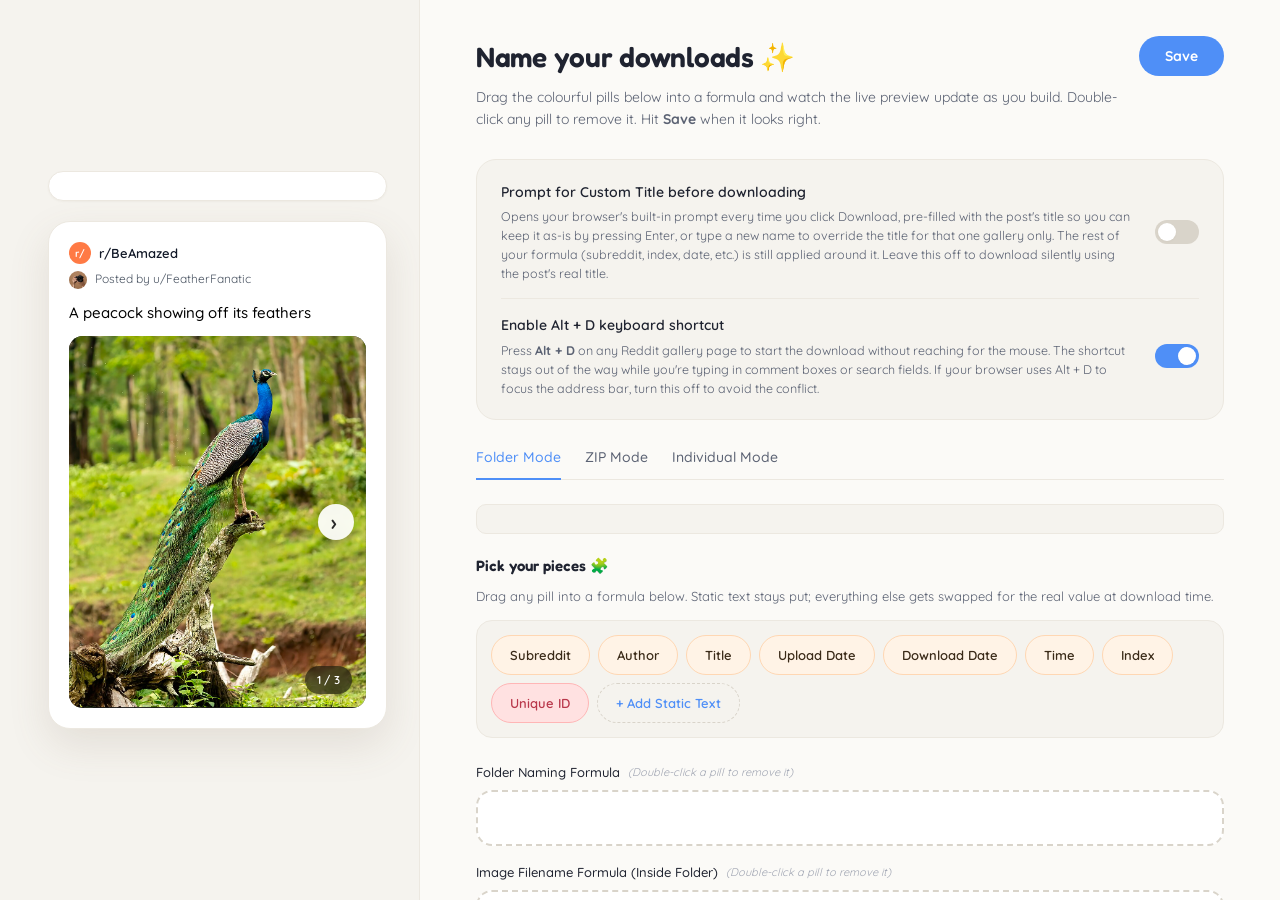
==== commit 232ef3b0: "7th may evening" ====
--- a/options.html
+++ b/options.html
@@ -5,7 +5,7 @@
     <title>Reddit Gallery Downloader - Configuration</title>
     <link rel="preconnect" href="https://fonts.googleapis.com">
     <link rel="preconnect" href="https://fonts.gstatic.com" crossorigin>
-    <link href="https://fonts.googleapis.com/css2?family=Lexend+Deca:wght@400;500;600&display=swap" rel="stylesheet">
+    <link href="https://fonts.googleapis.com/css2?family=Quicksand:wght@400;500;600;700&family=Fredoka:wght@500;600;700&display=swap" rel="stylesheet">
     <link rel="stylesheet" href="options.css">
     <script src="Sortable.min.js"></script>
 </head>
@@ -32,8 +32,11 @@
     </div>
 
     <div class="split-layout">
-        <!-- Left Side: Mock Post Context -->
+        <!-- Left Side: Live preview (above) + mock post carousel (below) -->
         <div class="left-panel">
+            <!-- Tree-style preview of every file the current formula would produce, populated by options.js. -->
+            <div class="preview-summary" id="preview-summary"></div>
+
             <div class="mock-post-card">
                 <div class="mock-header">
                     <div class="community-wrapper">
@@ -45,9 +48,16 @@
                         <span class="mock-author">Posted by u/FeatherFanatic</span>
                     </div>
                 </div>
-                <div class="mock-title">The iridescent feathers on this peacock are unreal 🦚</div>
-                <div class="mock-image">
-                    <img src="peacock.jpg" alt="Majestic vertical peacock image">
+                <div class="mock-title">A peacock showing off its feathers</div>
+                <div class="mock-gallery">
+                    <div class="gallery-track" id="gallery-track">
+                        <img src="peacock.jpg" alt="Peacock 1" class="gallery-img">
+                        <img src="peacock2.jpg" alt="Peacock 2" class="gallery-img" data-fallback="peacock.jpg">
+                        <img src="peacock3.jpg" alt="Peacock 3" class="gallery-img" data-fallback="peacock.jpg">
+                    </div>
+                    <button class="gallery-nav gallery-prev" type="button" aria-label="Previous image">‹</button>
+                    <button class="gallery-nav gallery-next" type="button" aria-label="Next image">›</button>
+                    <div class="gallery-counter" id="gallery-counter">1 / 3</div>
                 </div>
             </div>
         </div>
@@ -56,16 +66,15 @@
         <div class="right-panel">
             <div class="header-row">
                 <div>
-                    <h1>Configure File Naming</h1>
-                    <p>Build custom naming conventions. Drag elements into the formula. Double-click any pill to remove it.</p>
+                    <h1>Name your downloads ✨</h1>
+                    <p>Drag the colourful pills below into a formula and watch the live preview update as you build. Double-click any pill to remove it. Hit <strong>Save</strong> when it looks right.</p>
                 </div>
                 <div class="save-wrapper">
-                    <span id="status-msg"></span>
                     <button id="save-configuration-btn" class="action-btn" type="button">
                         <svg class="check-icon" viewBox="0 0 24 24" fill="none" stroke="currentColor" stroke-width="3" stroke-linecap="round" stroke-linejoin="round">
                             <polyline points="20 6 9 17 4 12"></polyline>
                         </svg>
-                        <span class="label-default">Save Settings</span>
+                        <span class="label-default">Save</span>
                         <span class="label-saved">Saved</span>
                     </button>
                 </div>
@@ -76,7 +85,7 @@
                 <div class="toggle-group">
                     <div class="toggle-text">
                         <label class="toggle-title">Prompt for Custom Title before downloading</label>
-                        <span class="toggle-desc">Pops up a quick input box when you hit download. It pre-fills with your formatted defaults, but if you type something new, it completely overrides the name for that specific gallery.</span>
+                        <span class="toggle-desc">Opens your browser's built-in prompt every time you click Download, pre-filled with the post's title so you can keep it as-is by pressing Enter, or type a new name to override the title for that one gallery only. The rest of your formula (subreddit, index, date, etc.) is still applied around it. Leave this off to download silently using the post's real title.</span>
                     </div>
                     <label class="switch">
                         <input type="checkbox" id="prompt-title-toggle">
@@ -85,18 +94,8 @@
                 </div>
                 <div class="toggle-group" style="margin-top: 16px;">
                     <div class="toggle-text">
-                        <label class="toggle-title">Use enhanced prompt box (recommended)</label>
-                        <span class="toggle-desc">Shows a custom prompt right above the Download button instead of the native browser dialog at the top of the screen. Reddit's keyboard shortcuts are blocked while you type.</span>
-                    </div>
-                    <label class="switch">
-                        <input type="checkbox" id="custom-modal-toggle" checked>
-                        <span class="slider round"></span>
-                    </label>
-                </div>
-                <div class="toggle-group" style="margin-top: 16px;">
-                    <div class="toggle-text">
                         <label class="toggle-title">Enable Alt + D keyboard shortcut</label>
-                        <span class="toggle-desc">Press <strong>Alt + D</strong> on a Reddit gallery page to trigger the download without clicking. The shortcut is ignored while you're typing in any input or text field. If your browser intercepts Alt + D for the address bar, turn this off.</span>
+                        <span class="toggle-desc">Press <strong>Alt + D</strong> on any Reddit gallery page to start the download without reaching for the mouse. The shortcut stays out of the way while you're typing in comment boxes or search fields. If your browser uses Alt + D to focus the address bar, turn this off to avoid the conflict.</span>
                     </div>
                     <label class="switch">
                         <input type="checkbox" id="keyboard-shortcut-toggle" checked>
@@ -112,10 +111,13 @@
                 <button class="tab-link" data-mode="individual">Individual Mode</button>
             </div>
 
+            <!-- Mode-specific explainer. Content swapped by options.js when the active tab changes. -->
+            <div class="mode-description" id="mode-description"></div>
+
             <!-- Unified Variable Toolbox -->
             <div class="section">
-                <h2>Filename Elements</h2>
-                <p class="section-helper">Drag any element into the formula below. Static text stays put, everything else gets replaced with the real value at download time.</p>
+                <h2>Pick your pieces 🧩</h2>
+                <p class="section-helper">Drag any pill into a formula below. Static text stays put; everything else gets swapped for the real value at download time.</p>
                 <div id="toolbox" class="pill-container toolbox-container">
                     <div class="pill" data-type="subreddit">Subreddit</div>
                     <div class="pill" data-type="author">Author</div>
@@ -142,13 +144,7 @@
                         <div id="dropzone-folder-image" class="pill-container drop-area"></div>
                     </div>
 
-                    <!-- LIVE PREVIEW (moved directly under formula) -->
-                    <div class="live-preview-section">
-                        <div class="description-box">
-                            <strong>What this does:</strong> <span class="preview-description"></span>
-                        </div>
-                        <div class="preview-box">...</div>
-                    </div>
+                    <hr class="section-divider">
 
                     <div class="fallback-logic">
                         <div class="rule-group">
@@ -161,10 +157,10 @@
                         <div class="rule-group">
                             <label>If Title is missing<span class="info-icon" data-tooltip="Posts without a real title (or that look like default Reddit boilerplate) trigger this rule. Choose a placeholder string or omit the Title pill entirely from the name.">?</span></label>
                             <select id="missing-title-rule-folder">
+                                <option value="omit">Omit title from name</option>
                                 <option value="placeholder">Use a placeholder</option>
-                                <option value="omit">Omit title from name</option>
-                            </select>
-                            <input type="text" id="placeholder-text-folder" class="placeholder-input" placeholder="e.g., Gallery_no_title" maxlength="80" />
+                            </select>
+                            <input type="text" id="placeholder-text-folder" class="placeholder-input" placeholder="No Title (default if blank)" maxlength="80" />
                         </div>
                         <div class="rule-group">
                             <label>For single-image galleries<span class="info-icon" data-tooltip="When a post has just one image, the Index pill is normally hidden. Choose 'Always add index' if you want '01' on single-image galleries too.">?</span></label>
@@ -187,12 +183,7 @@
                         <div id="dropzone-zip-image" class="pill-container drop-area"></div>
                     </div>
 
-                    <div class="live-preview-section">
-                        <div class="description-box">
-                            <strong>What this does:</strong> <span class="preview-description"></span>
-                        </div>
-                        <div class="preview-box">...</div>
-                    </div>
+                    <hr class="section-divider">
 
                     <div class="fallback-logic">
                         <div class="rule-group">
@@ -205,10 +196,10 @@
                         <div class="rule-group">
                             <label>If Title is missing<span class="info-icon" data-tooltip="Posts without a real title (or that look like default Reddit boilerplate) trigger this rule. Choose a placeholder string or omit the Title pill entirely from the name.">?</span></label>
                             <select id="missing-title-rule-zip">
+                                <option value="omit">Omit title from name</option>
                                 <option value="placeholder">Use a placeholder</option>
-                                <option value="omit">Omit title from name</option>
-                            </select>
-                            <input type="text" id="placeholder-text-zip" class="placeholder-input" placeholder="e.g., Gallery_no_title" maxlength="80" />
+                            </select>
+                            <input type="text" id="placeholder-text-zip" class="placeholder-input" placeholder="No Title (default if blank)" maxlength="80" />
                         </div>
                         <div class="rule-group">
                             <label>For single-image galleries<span class="info-icon" data-tooltip="When a post has just one image, the Index pill is normally hidden. Choose 'Always add index' if you want '01' on single-image galleries too.">?</span></label>
@@ -227,12 +218,7 @@
                         <div id="dropzone-individual" class="pill-container drop-area"></div>
                     </div>
 
-                    <div class="live-preview-section">
-                        <div class="description-box">
-                            <strong>What this does:</strong> <span class="preview-description"></span>
-                        </div>
-                        <div class="preview-box">...</div>
-                    </div>
+                    <hr class="section-divider">
 
                     <div class="fallback-logic">
                         <div class="rule-group">
@@ -245,10 +231,10 @@
                         <div class="rule-group">
                             <label>If Title is missing<span class="info-icon" data-tooltip="Posts without a real title (or that look like default Reddit boilerplate) trigger this rule. Choose a placeholder string or omit the Title pill entirely from the name.">?</span></label>
                             <select id="missing-title-rule-individual">
+                                <option value="omit">Omit title from name</option>
                                 <option value="placeholder">Use a placeholder</option>
-                                <option value="omit">Omit title from name</option>
-                            </select>
-                            <input type="text" id="placeholder-text-individual" class="placeholder-input" placeholder="e.g., Gallery_no_title" maxlength="80" />
+                            </select>
+                            <input type="text" id="placeholder-text-individual" class="placeholder-input" placeholder="No Title (default if blank)" maxlength="80" />
                         </div>
                         <div class="rule-group">
                             <label>For single-image galleries<span class="info-icon" data-tooltip="When a post has just one image, the Index pill is normally hidden. Choose 'Always add index' if you want '01' on single-image galleries too.">?</span></label>
@@ -263,8 +249,8 @@
 
             <!-- Element Format Options -->
             <div class="format-options-section">
-                <h2>Element Format Options</h2>
-                <p class="section-helper">These control how each element above is formatted when it appears in your filename.</p>
+                <h2>Format tweaks 🎨</h2>
+                <p class="section-helper">These control how each pill above is formatted when it lands in your filename.</p>
                 <div class="format-settings">
                     <div class="setting-group">
                         <label>Folder Separator<span class="info-icon" data-tooltip="Used inside folder and ZIP archive names to join elements like Subreddit, Author, etc.">?</span></label>
@@ -299,7 +285,6 @@
                         <select id="title-space-select">
                             <option value="default">Match Element Separator</option>
                             <option value="keep">Keep spaces in title</option>
-                            <option value="space">Space (   )</option>
                             <option value="underscore">Underscore ( _ )</option>
                             <option value="dash">Dash ( - )</option>
                             <option value="none">None (Merged)</option>
@@ -314,13 +299,13 @@
                         </select>
                     </div>
                     <div class="setting-group">
-                        <label>Date Format</label>
+                        <label>Date Format<span class="info-icon" data-tooltip="Order of year, month, and day. The character between them is set by the Date Separator dropdown below.">?</span></label>
                         <select id="date-format-select">
-                            <option value="yyyy-mm-dd">YYYY MM DD</option>
-                            <option value="dd-mm-yyyy">DD MM YYYY</option>
-                            <option value="dd-mm-yy">DD MM YY</option>
-                            <option value="mm-dd-yyyy">MM DD YYYY</option>
-                            <option value="mm-dd-yy">MM DD YY</option>
+                            <option value="yyyy-mm-dd">Year, Month, Day</option>
+                            <option value="dd-mm-yyyy">Day, Month, Year</option>
+                            <option value="dd-mm-yy">Day, Month, Year (2-digit year)</option>
+                            <option value="mm-dd-yyyy">Month, Day, Year</option>
+                            <option value="mm-dd-yy">Month, Day, Year (2-digit year)</option>
                         </select>
                     </div>
                     <div class="setting-group">
@@ -334,17 +319,22 @@
                         </select>
                     </div>
                     <div class="setting-group">
-                        <label>Time Format</label>
+                        <label>Time Format<span class="info-icon" data-tooltip="The character between hour, minute, and second comes from the Element Separation Character above. AM/PM is appended for 12-hour mode.">?</span></label>
                         <select id="time-format-select">
-                            <option value="24h">24-Hour (14:30:00)</option>
-                            <option value="12h">12-Hour (02:30 PM)</option>
+                            <option value="24h">24-hour clock</option>
+                            <option value="12h">12-hour clock with AM/PM</option>
                         </select>
                     </div>
                     <div class="setting-group">
                         <label>Unique ID Format<span class="info-icon" data-tooltip="Format of the random ID generated when you drop the Unique ID pill into a formula. Useful for guaranteeing every download has a different name.">?</span></label>
                         <select id="id-format-select">
-                            <option value="hex">Hexcode (e.g., a1b2c3)</option>
-                            <option value="numeric">Numeric (e.g., 987654)</option>
+                            <option value="hex">Hex 6 (a1b2c3)</option>
+                            <option value="hex8">Hex 8 (a1b2c3d4)</option>
+                            <option value="numeric">Numeric 6 (987654)</option>
+                            <option value="numeric8">Numeric 8 (12345678)</option>
+                            <option value="alpha6">Alphanumeric (k7p2m9)</option>
+                            <option value="letters">Letters (xKjPqM)</option>
+                            <option value="timestamp">Unix timestamp (1733123456)</option>
                         </select>
                     </div>
                 </div>
@@ -352,8 +342,8 @@
 
             <!-- Advanced Tools -->
             <div class="tools-section">
-                <h2>Backup &amp; Reset</h2>
-                <p class="section-helper">Save your config to share across machines, restore from a previous export, or roll back to defaults if something gets messed up.</p>
+                <h2>Backup &amp; reset 💾</h2>
+                <p class="section-helper">Save your setup to a file, share it across machines, or roll back to defaults if something gets weird.</p>
                 <div class="tools-row">
                     <button id="export-btn" class="tool-btn" type="button">
                         <svg viewBox="0 0 24 24" fill="none" stroke="currentColor" stroke-width="2" stroke-linecap="round" stroke-linejoin="round"><path d="M21 15v4a2 2 0 0 1-2 2H5a2 2 0 0 1-2-2v-4"/><polyline points="7 10 12 15 17 10"/><line x1="12" y1="15" x2="12" y2="3"/></svg>
--- a/options.css
+++ b/options.css
@@ -1,72 +1,70 @@
-@font-face {
-    font-family: 'Lexend Deca';
-    src: url('LexendDeca-VariableFont_wght.ttf') format('truetype');
-    font-weight: 100 900;
-    font-style: normal;
-}
+/* Quicksand for body, Fredoka for chunky friendly headings — both via the
+   <link> in options.html. The local Lexend Deca .ttf was retired with v2.2. */
 
 :root {
-    --bg-color: #ffffff;
-    --bg-elev: #fafbfc;
+    /* Slight warm undertone in the light palette so the page feels softer
+       than a pure-white office UI. Kept subtle so contrast stays good. */
+    --bg-color: #fbfaf7;
+    --bg-elev: #f5f3ee;
     --bg-card: #ffffff;
-    --text-primary: #111827;
-    --text-secondary: #4b5563;
-    --text-tertiary: #9ca3af;
-    --border-color: #e5e7eb;
-    --border-strong: #d1d5db;
-
-    --google-blue: #1a73e8;
-    --google-blue-hover: #174ea6;
-    --google-blue-soft: rgba(26, 115, 232, 0.08);
-    --google-green: #10b981;
-    --google-green-soft: rgba(16, 185, 129, 0.12);
-    --reddit-orange: #ff4500;
-
-    --pill-bg: #f3f4f6;
-    --pill-text: #1f2937;
-    --pill-border: #d1d5db;
-    --pill-hover-bg: #e5e7eb;
-
-    --pill-id-bg: #fee2e2;
-    --pill-id-text: #b91c1c;
-    --pill-id-border: #fca5a5;
+    --text-primary: #1f2330;
+    --text-secondary: #5b6273;
+    --text-tertiary: #a1a6b3;
+    --border-color: #ece8e0;
+    --border-strong: #d9d4ca;
+
+    --google-blue: #4f8ff7;
+    --google-blue-hover: #2f6fd6;
+    --google-blue-soft: rgba(79, 143, 247, 0.10);
+    --google-green: #34c2a3;
+    --google-green-soft: rgba(52, 194, 163, 0.16);
+    --reddit-orange: #ff7a45;
+
+    --pill-bg: #fff3e6;
+    --pill-text: #3a2a18;
+    --pill-border: #ffd7b3;
+    --pill-hover-bg: #ffe3c7;
+
+    --pill-id-bg: #ffe1e1;
+    --pill-id-text: #b9384b;
+    --pill-id-border: #ffb6b6;
 
     --input-bg: #ffffff;
-    --shadow-sm: 0 1px 2px rgba(0,0,0,0.04);
-    --shadow-md: 0 4px 12px rgba(0,0,0,0.06);
-    --shadow-lg: 0 12px 32px rgba(0,0,0,0.10);
+    --shadow-sm: 0 1px 2px rgba(120, 100, 80, 0.05);
+    --shadow-md: 0 6px 18px rgba(120, 100, 80, 0.08);
+    --shadow-lg: 0 16px 40px rgba(120, 100, 80, 0.14);
 }
 
 @media (prefers-color-scheme: dark) {
     :root {
-        --bg-color: #0a0a0b;
-        --bg-elev: #131316;
-        --bg-card: #18181b;
-        --text-primary: #f5f5f7;
-        --text-secondary: #a1a1aa;
-        --text-tertiary: #6b7280;
-        --border-color: #27272a;
-        --border-strong: #3f3f46;
+        --bg-color: #1a1a1f;
+        --bg-elev: #232329;
+        --bg-card: #2a2a31;
+        --text-primary: #f5f4f0;
+        --text-secondary: #b8b6b0;
+        --text-tertiary: #7a7770;
+        --border-color: #36363d;
+        --border-strong: #4a4a52;
 
         --google-blue: #8ab4f8;
         --google-blue-hover: #aecbfa;
-        --google-blue-soft: rgba(138, 180, 248, 0.12);
-        --google-green: #34d399;
-        --google-green-soft: rgba(52, 211, 153, 0.16);
-
-        --pill-bg: #27272a;
-        --pill-text: #f5f5f7;
-        --pill-border: #3f3f46;
-        --pill-hover-bg: #3f3f46;
-
-        --pill-id-bg: #451a1a;
-        --pill-id-text: #fca5a5;
-        --pill-id-border: #7f1d1d;
-
-        --input-bg: #131316;
+        --google-blue-soft: rgba(138, 180, 248, 0.14);
+        --google-green: #5dd6b9;
+        --google-green-soft: rgba(93, 214, 185, 0.18);
+
+        --pill-bg: #3d2f22;
+        --pill-text: #ffe4cc;
+        --pill-border: #5a4633;
+        --pill-hover-bg: #4d3a2a;
+
+        --pill-id-bg: #4a1e26;
+        --pill-id-text: #ffb8b8;
+        --pill-id-border: #6b2c3a;
+
+        --input-bg: #1f1f24;
         --shadow-sm: 0 1px 2px rgba(0,0,0,0.3);
-        --shadow-md: 0 4px 12px rgba(0,0,0,0.4);
-        --shadow-lg: 0 12px 32px rgba(0,0,0,0.5);
+        --shadow-md: 0 6px 18px rgba(0,0,0,0.4);
+        --shadow-lg: 0 16px 40px rgba(0,0,0,0.5);
     }
 }
 
@@ -75,24 +73,32 @@
 body {
     background-color: var(--bg-color);
     color: var(--text-primary);
-    font-family: 'Lexend Deca', -apple-system, BlinkMacSystemFont, "Segoe UI", Roboto, Helvetica, Arial, sans-serif;
+    font-family: 'Quicksand', -apple-system, BlinkMacSystemFont, "Segoe UI", Roboto, Helvetica, Arial, sans-serif;
     margin: 0;
     padding: 0;
-    line-height: 1.5;
+    line-height: 1.55;
     -webkit-font-smoothing: antialiased;
     -moz-osx-font-smoothing: grayscale;
     overflow: hidden;
 }
 
-h1 { font-size: 26px; font-weight: 600; margin: 0 0 6px 0; color: var(--text-primary); letter-spacing: -0.02em; }
+h1 {
+    font-family: 'Fredoka', 'Quicksand', sans-serif;
+    font-size: 28px;
+    font-weight: 600;
+    margin: 0 0 8px 0;
+    color: var(--text-primary);
+    letter-spacing: -0.01em;
+}
 p { color: var(--text-secondary); margin: 0; font-size: 14px; }
 h2 {
-    font-size: 11px;
-    text-transform: uppercase;
-    letter-spacing: 0.08em;
-    color: var(--text-tertiary);
+    font-family: 'Fredoka', 'Quicksand', sans-serif;
+    font-size: 15px;
+    letter-spacing: 0;
+    color: var(--text-primary);
     margin: 0 0 8px 0;
     font-weight: 600;
+    text-transform: none;
 }
 
 * { -ms-overflow-style: none; scrollbar-width: thin; scrollbar-color: var(--border-strong) transparent; }
@@ -110,8 +116,18 @@
     background-color: var(--bg-elev);
     border-right: 1px solid var(--border-color);
     padding: 32px 32px 32px 48px;
-    display: flex; justify-content: center; align-items: center;
-}
+    display: flex;
+    flex-direction: column;
+    justify-content: center;
+    align-items: stretch;
+    gap: 16px;
+    /* Allow scrolling when the preview tree + carousel exceed the viewport,
+       but hide the scrollbar entirely — it looked harsh against the cream bg. */
+    overflow-y: auto;
+    scrollbar-width: none;
+    -ms-overflow-style: none;
+}
+.left-panel::-webkit-scrollbar { display: none; }
 
 .right-panel {
     flex: 1; display: flex; flex-direction: column; padding: 36px 56px;
@@ -128,16 +144,14 @@
 }
 
 .save-wrapper { display: flex; align-items: center; gap: 14px; }
-#status-msg { font-size: 13px; font-weight: 500; color: var(--google-green); opacity: 0; transition: opacity 0.2s; }
-#status-msg.show { opacity: 1; }
 
 .mock-post-card {
     width: 100%; max-width: 380px;
     background-color: #ffffff;
     color: #000000;
     border: 1px solid var(--border-color);
-    border-radius: 14px;
-    padding: 18px;
+    border-radius: 22px;
+    padding: 20px;
     box-shadow: var(--shadow-lg);
 }
 
@@ -148,7 +162,83 @@
 .mock-sub { font-weight: 600; color: #111827; font-size: 13px; }
 .mock-author { font-size: 12px; color: #4b5563; }
 .mock-title { font-size: 15px; font-weight: 500; margin-bottom: 12px; color: #000000; }
-.mock-image img { width: 100%; border-radius: 8px; display: block; max-height: 400px; object-fit: cover; }
+.mock-image img { width: 100%; border-radius: 14px; display: block; max-height: 400px; object-fit: cover; }
+
+/* Carousel inside the mock post. Three peacock images slide horizontally on
+   arrow click; transition is a single transform on the track so it stays
+   smooth even with large images. */
+.mock-gallery {
+    position: relative;
+    overflow: hidden;
+    border-radius: 14px;
+    aspect-ratio: 4 / 5;
+    background: #1a1a1a;
+}
+.gallery-track {
+    display: flex;
+    height: 100%;
+    transition: transform 0.45s cubic-bezier(0.4, 0, 0.2, 1);
+    will-change: transform;
+}
+.gallery-img {
+    flex: 0 0 100%;
+    width: 100%;
+    height: 100%;
+    object-fit: cover;
+    display: block;
+    user-select: none;
+    -webkit-user-drag: none;
+}
+.gallery-nav {
+    position: absolute;
+    top: 50%;
+    transform: translateY(-50%);
+    width: 36px;
+    height: 36px;
+    border-radius: 50%;
+    background: rgba(255, 255, 255, 0.92);
+    color: #2a2a2a;
+    border: none;
+    cursor: pointer;
+    font-size: 22px;
+    line-height: 1;
+    z-index: 2;
+    display: flex;
+    align-items: center;
+    justify-content: center;
+    box-shadow: 0 4px 14px rgba(0, 0, 0, 0.18);
+    transition: background-color 0.2s ease,
+                transform 0.25s cubic-bezier(0.34, 1.56, 0.64, 1),
+                opacity 0.25s ease;
+    font-family: inherit;
+    font-weight: 600;
+    backdrop-filter: blur(8px);
+    -webkit-backdrop-filter: blur(8px);
+}
+.gallery-prev { left: 12px; padding-right: 2px; }
+.gallery-next { right: 12px; padding-left: 2px; }
+.gallery-nav:hover { background: #ffffff; transform: translateY(-50%) scale(1.08); }
+.gallery-nav:active { transform: translateY(-50%) scale(0.95); }
+/* Linear (non-wrapping) carousel — hide the arrow you can't go past. */
+.gallery-nav.is-hidden {
+    opacity: 0;
+    pointer-events: none;
+}
+.gallery-counter {
+    position: absolute;
+    bottom: 14px;
+    right: 14px;
+    background: rgba(0, 0, 0, 0.55);
+    color: #fff;
+    padding: 5px 12px;
+    border-radius: 999px;
+    font-size: 11.5px;
+    font-weight: 600;
+    z-index: 2;
+    backdrop-filter: blur(6px);
+    -webkit-backdrop-filter: blur(6px);
+    letter-spacing: 0.02em;
+}
 
 /* Tabs */
 .tabs {
@@ -169,35 +259,86 @@
 .panel { display: none; }
 .panel.active { display: block; }
 
-/* Live preview block */
-.live-preview-section {
-    margin: 16px 0 20px 0;
-    padding: 16px;
+/* Per-mode explainer that sits at the top of each panel — switches with the active tab. */
+.mode-description {
+    padding: 14px 18px;
     background: var(--bg-elev);
     border: 1px solid var(--border-color);
     border-radius: 10px;
-}
-.description-box {
-    background-color: var(--google-blue-soft);
-    border-left: 3px solid var(--google-blue);
-    padding: 10px 14px;
-    border-radius: 0 6px 6px 0;
-    margin-bottom: 12px;
     font-size: 13px;
-    line-height: 1.5;
-}
-.preview-description { color: var(--text-primary); }
-.preview-description strong { color: var(--google-blue); font-weight: 600; }
-
-.preview-box {
-    font-size: 13px; padding: 12px 16px;
-    background-color: var(--bg-card);
-    border: 1px solid var(--border-color);
-    border-radius: 8px; word-break: break-all;
+    line-height: 1.6;
+    color: var(--text-secondary);
+    margin-bottom: 20px;
+}
+.mode-description strong { color: var(--text-primary); font-weight: 600; }
+.mode-description code {
+    background: var(--bg-card);
+    padding: 1px 6px;
+    border-radius: 4px;
+    font-size: 12px;
     font-family: 'SFMono-Regular', Consolas, 'Liberation Mono', Menlo, monospace;
     color: var(--google-blue);
+    border: 1px solid var(--border-color);
+}
+
+/* Visual break between formula-builder area and the fallback-rule grid below it. */
+.section-divider {
+    border: 0;
+    border-top: 1px solid var(--border-color);
+    margin: 20px 0;
+}
+
+/* Live preview tree on the left panel. Shows the actual filenames the current
+   formula would produce, including the per-image trailing index. Populated by
+   options.js; mirrors background.js's download path so what you see is what
+   lands on disk. */
+.preview-summary {
+    background: var(--bg-card);
+    border: 1px solid var(--border-color);
+    border-radius: 18px;
+    padding: 14px 18px;
+    margin-bottom: 4px;
+    width: 100%;
+    box-shadow: var(--shadow-sm);
+}
+
+.preview-row {
+    display: flex;
+    align-items: flex-start;
+    gap: 10px;
+    padding: 5px 0;
+    font-size: 12.5px;
     line-height: 1.5;
-    white-space: pre-wrap;
+}
+.preview-row.preview-indent-1 { padding-left: 20px; }
+.preview-row.preview-indent-2 { padding-left: 40px; }
+
+.preview-icon {
+    width: 18px;
+    height: 18px;
+    flex-shrink: 0;
+    display: inline-flex;
+    align-items: center;
+    justify-content: center;
+    margin-top: 1px;
+}
+.preview-icon svg { width: 100%; height: 100%; display: block; }
+/* Per-row color tinting was removed when the SVGs gained their own intrinsic
+   Windows-Explorer colors. The .is-base / .is-folder / .is-archive / .is-image
+   classes are still on the rows in case CSS hooks are useful later. */
+
+.preview-name {
+    flex: 1;
+    min-width: 0;
+    font-family: 'SFMono-Regular', Consolas, 'Liberation Mono', Menlo, monospace;
+    font-size: 11.5px;
+    color: var(--text-primary);
+    font-weight: 500;
+    /* Wrap at word/space boundaries first; only break mid-word when a single
+       token is genuinely wider than the column. Prevents the ugly "showing of
+       f its feat hers" mid-word splits. */
+    overflow-wrap: break-word;
+    word-break: normal;
 }
 
 /* Builder dropzones */
@@ -213,20 +354,20 @@
 }
 .helper-text { font-size: 11px; color: var(--text-tertiary); font-weight: 400; font-style: italic; }
 
-.pill-container { display: flex; flex-wrap: wrap; gap: 8px; padding: 12px; border-radius: 10px; min-height: 52px; }
-.toolbox-container { background-color: var(--bg-elev); padding: 12px; margin-bottom: 0; border: 1px solid var(--border-color); }
-.drop-area { background-color: var(--bg-card); border: 1.5px dashed var(--border-strong); transition: border-color 0.2s, background 0.2s; }
-.drop-area:hover { border-color: var(--text-secondary); background-color: var(--bg-elev); }
+.pill-container { display: flex; flex-wrap: wrap; gap: 8px; padding: 14px; border-radius: 16px; min-height: 56px; }
+.toolbox-container { background-color: var(--bg-elev); padding: 14px; margin-bottom: 0; border: 1px solid var(--border-color); }
+.drop-area { background-color: var(--bg-card); border: 2px dashed var(--border-strong); }
+/* No hover effect on drop zones — Sortable.js handles drag-over styling natively. */
 
 .pill {
-    background-color: var(--pill-bg); color: var(--pill-text); padding: 8px 16px; border-radius: 20px;
-    cursor: grab; user-select: none; font-weight: 500; font-size: 13px; border: 1px solid var(--pill-border); transition: all 0.15s;
+    background-color: var(--pill-bg); color: var(--pill-text); padding: 9px 18px; border-radius: 999px;
+    cursor: grab; user-select: none; font-weight: 600; font-size: 13px; border: 1px solid var(--pill-border); transition: all 0.15s;
 }
 .pill:active { cursor: grabbing; }
-.pill:hover { background-color: var(--pill-hover-bg); transform: translateY(-1px); }
+.pill:hover { background-color: var(--pill-hover-bg); transform: translateY(-1px) scale(1.03); box-shadow: var(--shadow-sm); }
 .pill.unique-id { background-color: var(--pill-id-bg); color: var(--pill-id-text); border-color: var(--pill-id-border); }
-.pill.custom-text-pill { background-color: transparent; color: var(--google-blue); border: 1px dashed var(--border-strong); cursor: pointer; }
-.pill.custom-text-pill:hover { border-color: var(--google-blue); background-color: var(--google-blue-soft); }
+.pill.custom-text-pill { background-color: transparent; color: var(--google-blue); border: 1.5px dashed var(--border-strong); cursor: pointer; }
+.pill.custom-text-pill:hover { border-color: var(--google-blue); background-color: var(--google-blue-soft); transform: translateY(-1px) scale(1.03); }
 
 .pill.user-typed-text {
     background-color: var(--google-blue-soft);
@@ -242,25 +383,22 @@
 
 .pill-input { background-color: transparent; color: var(--google-blue); border: none; font-size: 13px; font-weight: 600; padding: 0; margin: 0; outline: none; width: auto; min-width: 40px; font-family: inherit; }
 
-/* Per-mode rules — grid so labels and selects breathe */
+/* Per-mode rules — just the grid, no wrapper card. The hr above
+   (.section-divider) already separates "formula" from "rules". */
 .fallback-logic {
     display: grid;
     grid-template-columns: repeat(auto-fit, minmax(260px, 1fr));
-    gap: 16px;
-    margin-top: 12px;
-    padding: 18px;
-    background: var(--bg-elev);
-    border: 1px solid var(--border-color);
-    border-radius: 10px;
+    gap: 22px;
+    margin-top: 4px;
 }
 
 /* Element Format Options — distinct grouped section */
 .format-options-section {
     margin-top: 32px;
-    padding: 24px;
+    padding: 26px;
     background: var(--bg-elev);
     border: 1px solid var(--border-color);
-    border-radius: 12px;
+    border-radius: 20px;
 }
 .format-options-section h2 { margin-bottom: 4px; }
 .format-options-section .section-helper { margin-bottom: 18px; }
@@ -292,8 +430,8 @@
 
 select, input[type="text"] {
     width: 100%;
-    padding: 10px 14px;
-    border-radius: 8px;
+    padding: 11px 16px;
+    border-radius: 12px;
     border: 1px solid var(--border-strong);
     background-color: var(--input-bg);
     color: var(--text-primary);
@@ -330,9 +468,9 @@
     background-color: var(--text-primary);
     color: var(--bg-color);
     padding: 14px 22px;
-    border-radius: 10px;
+    border-radius: 999px;
     font-size: 14px;
-    font-weight: 500;
+    font-weight: 600;
     box-shadow: var(--shadow-lg);
     z-index: 9999;
     opacity: 0;
@@ -365,11 +503,11 @@
     background-color: var(--google-blue);
     color: #ffffff;
     border: none;
-    padding: 10px 22px;
-    font-size: 13.5px;
-    font-weight: 600;
-    letter-spacing: 0.2px;
-    border-radius: 8px;
+    padding: 11px 26px;
+    font-size: 14px;
+    font-weight: 700;
+    letter-spacing: 0;
+    border-radius: 999px;
     cursor: pointer;
     transition: all 0.2s ease;
     font-family: inherit;
@@ -476,7 +614,7 @@
     padding: 22px 24px 24px 24px;
     background: var(--bg-elev);
     border: 1px solid var(--border-color);
-    border-radius: 12px;
+    border-radius: 20px;
     margin-bottom: 24px;
 }
 .tools-row {
@@ -489,13 +627,13 @@
     display: inline-flex;
     align-items: center;
     gap: 8px;
-    padding: 10px 16px;
+    padding: 11px 18px;
     background-color: var(--bg-card);
     color: var(--text-primary);
     border: 1px solid var(--border-strong);
-    border-radius: 8px;
+    border-radius: 999px;
     font-size: 13px;
-    font-weight: 500;
+    font-weight: 600;
     cursor: pointer;
     font-family: inherit;
     transition: all 0.15s;
@@ -518,20 +656,20 @@
 .confirm-overlay {
     position: fixed;
     inset: 0;
-    background: rgba(0,0,0,0.45);
+    background: rgba(0,0,0,0.40);
     display: none;
     align-items: center;
     justify-content: center;
     z-index: 9998;
-    backdrop-filter: blur(2px);
+    backdrop-filter: blur(3px);
 }
 .confirm-overlay.show { display: flex; }
 .confirm-dialog {
     background: var(--bg-card);
     border: 1px solid var(--border-color);
-    border-radius: 12px;
-    padding: 22px 24px;
-    max-width: 380px;
+    border-radius: 20px;
+    padding: 24px 26px;
+    max-width: 400px;
     width: calc(100vw - 40px);
     box-shadow: var(--shadow-lg);
 }
@@ -539,8 +677,8 @@
 .confirm-dialog p { margin: 0 0 18px 0; font-size: 13.5px; color: var(--text-secondary); line-height: 1.5; }
 .confirm-actions { display: flex; gap: 8px; justify-content: flex-end; }
 .confirm-actions button {
-    padding: 8px 16px;
-    border-radius: 7px;
+    padding: 10px 20px;
+    border-radius: 999px;
     font-size: 13px;
     font-weight: 600;
     cursor: pointer;
@@ -556,10 +694,10 @@
 /* Behavior settings (top toggles) */
 .behavior-settings {
     margin-bottom: 28px;
-    padding: 20px 22px;
+    padding: 22px 24px;
     background: var(--bg-elev);
     border: 1px solid var(--border-color);
-    border-radius: 12px;
+    border-radius: 20px;
 }
 .toggle-group {
     display: flex;
